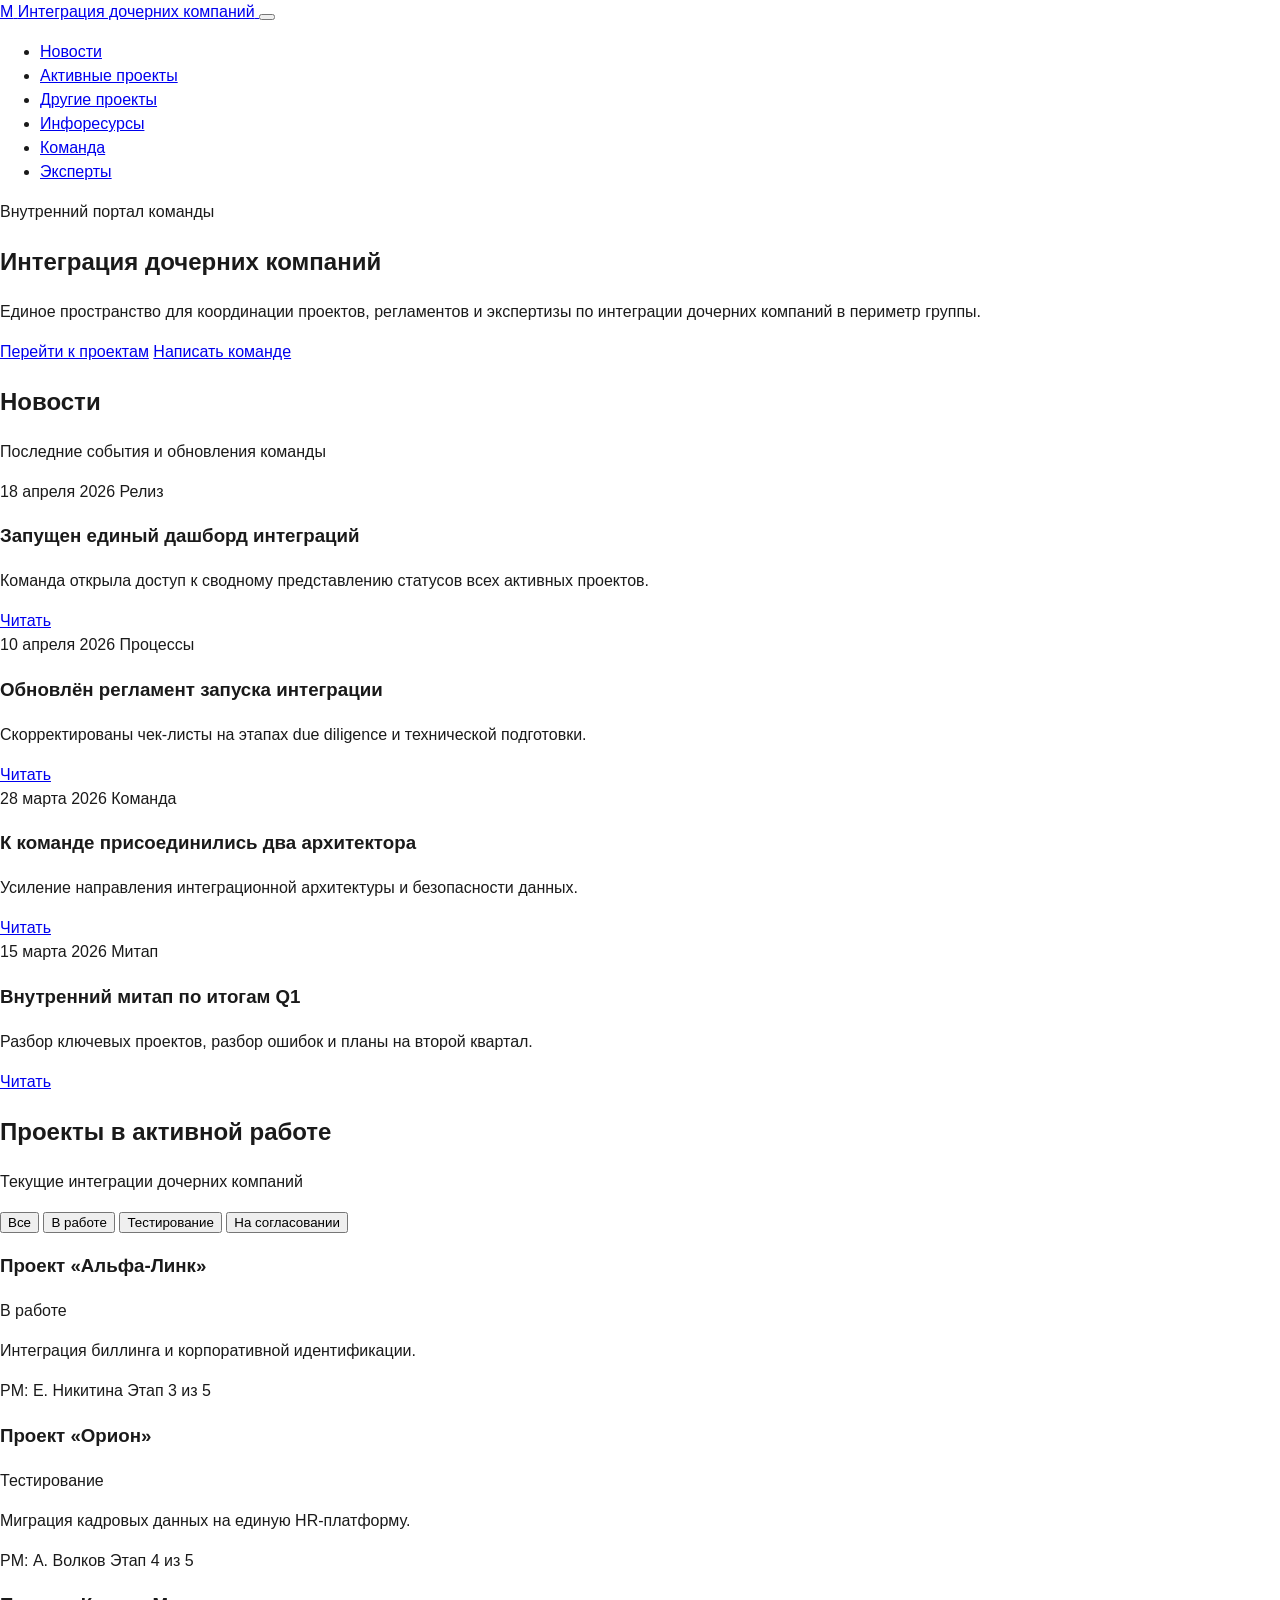
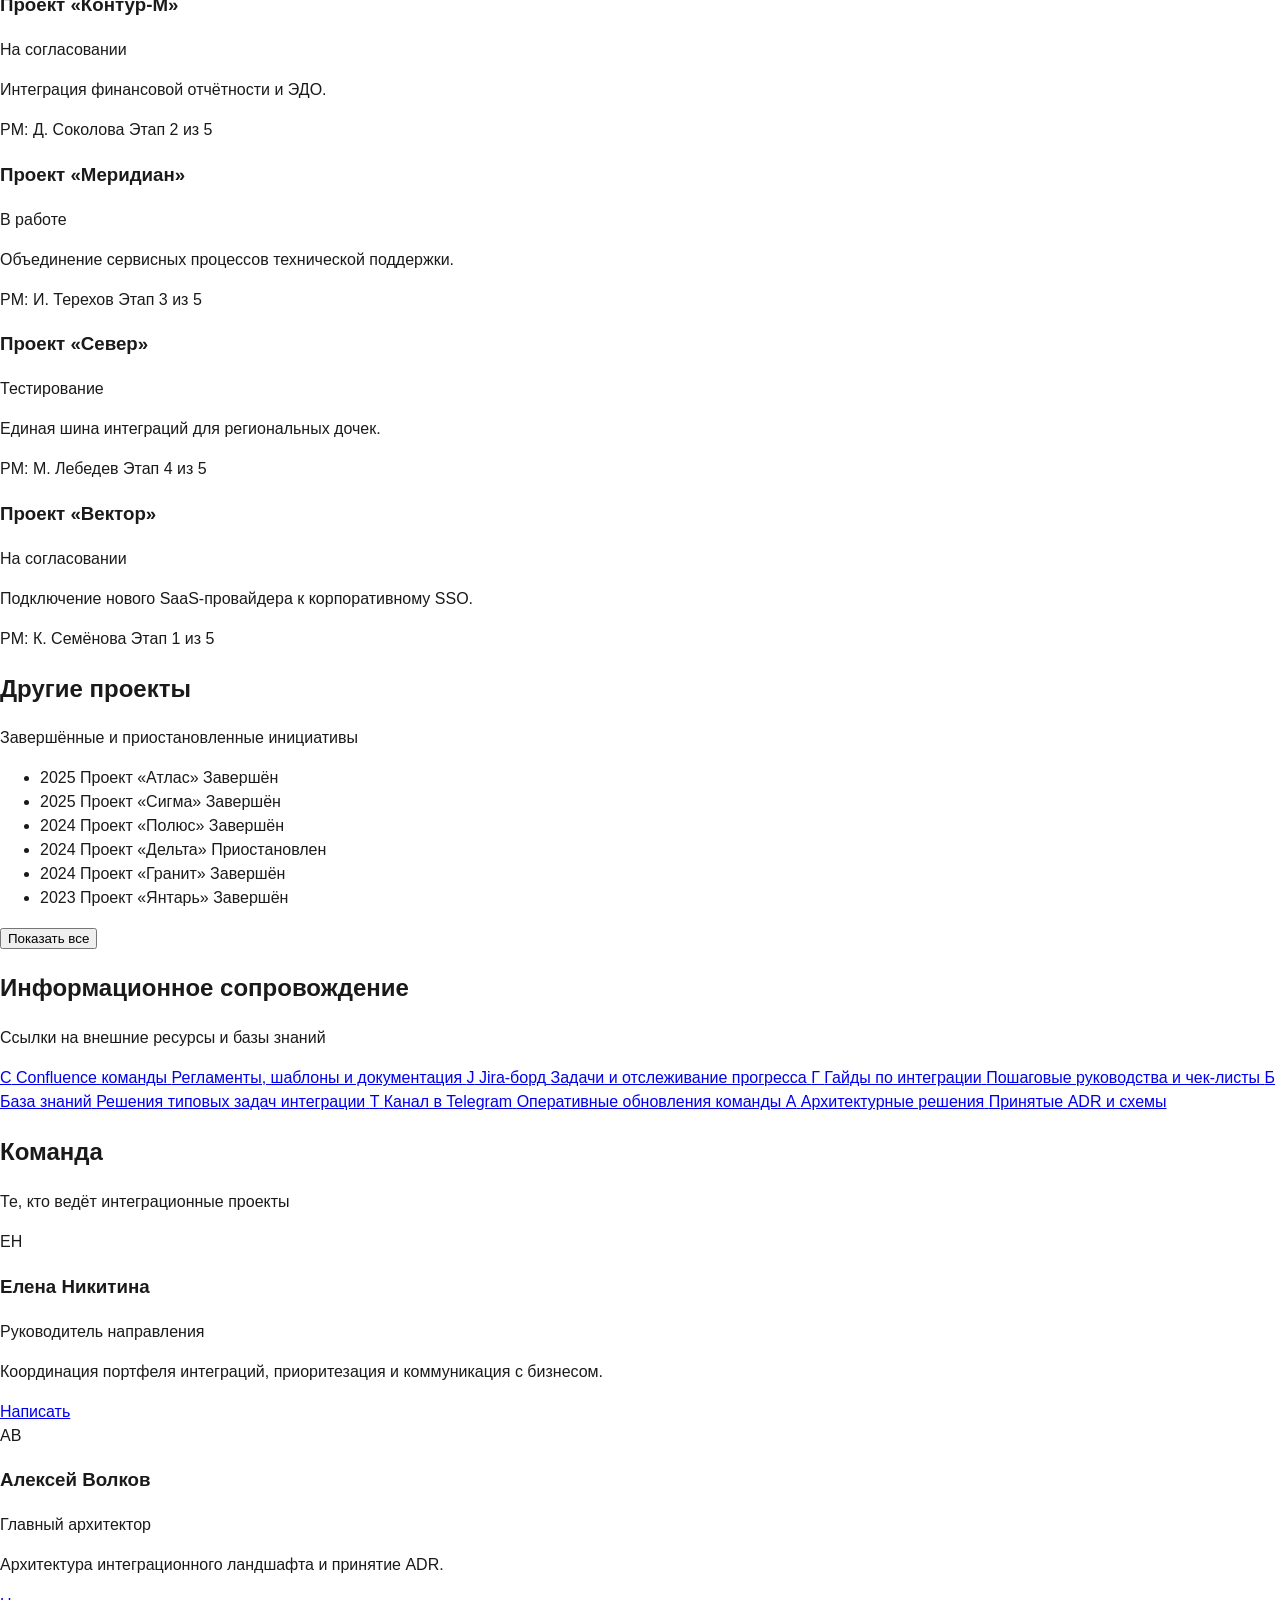
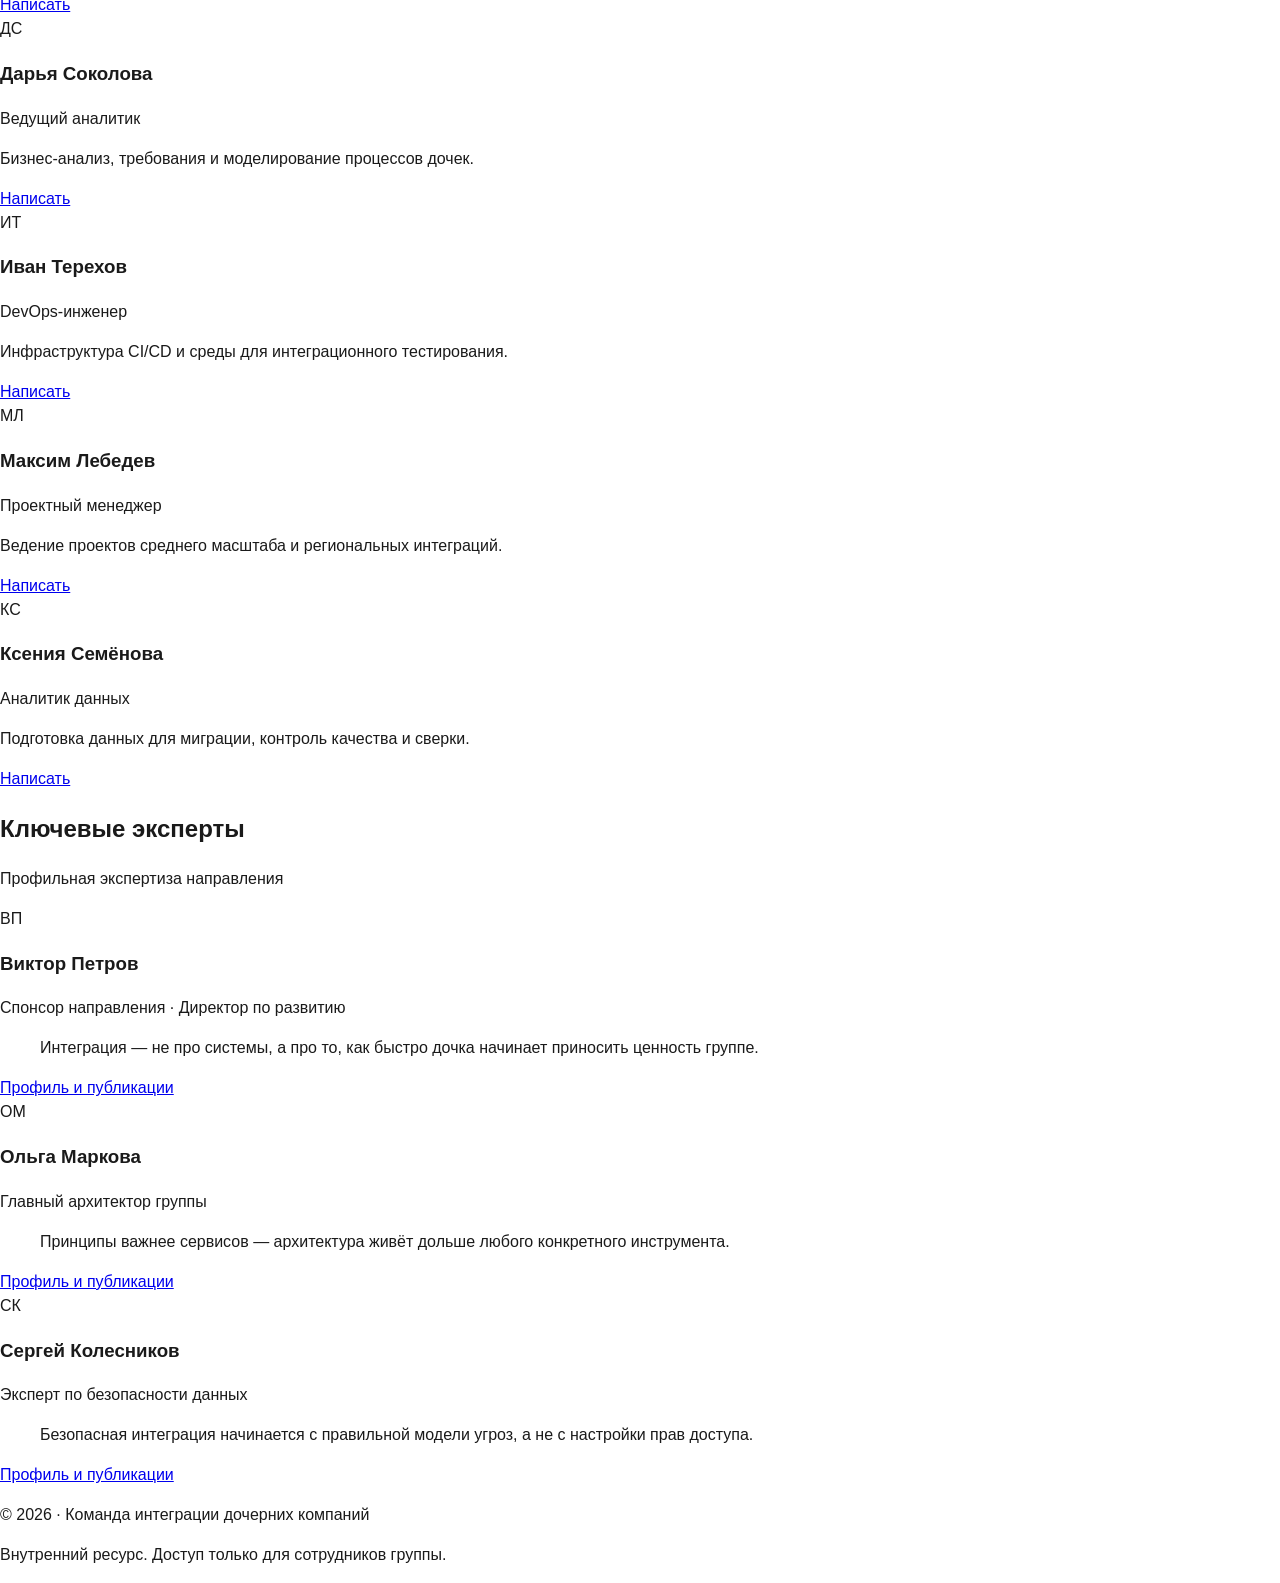
==== index.html @ 5cd23b1f "Step 2: build semantic HTML for all 7 sections Add header with nav and burger, hero with CTA, news g" ====
<!DOCTYPE html>
<html lang="ru">
<head>
    <meta charset="UTF-8">
    <meta name="viewport" content="width=device-width, initial-scale=1.0">
    <title>Интеграция дочерних компаний — внутренний портал</title>
    <meta name="description" content="Внутренний портал команды интеграции дочерних компаний">
    <link rel="stylesheet" href="style.css">
</head>
<body>

    <!-- ==========  HEADER  ========== -->
    <header class="site-header">
        <div class="container site-header__inner">
            <a href="#hero" class="site-header__logo">
                <span class="site-header__logo-mark">M</span>
                <span class="site-header__logo-text">Интеграция&nbsp;дочерних&nbsp;компаний</span>
            </a>

            <button class="site-header__burger" type="button" aria-label="Открыть меню" aria-expanded="false">
                <span></span>
                <span></span>
                <span></span>
            </button>

            <nav class="site-nav" aria-label="Основная навигация">
                <ul class="site-nav__list">
                    <li><a href="#news">Новости</a></li>
                    <li><a href="#active-projects">Активные проекты</a></li>
                    <li><a href="#other-projects">Другие проекты</a></li>
                    <li><a href="#info">Инфоресурсы</a></li>
                    <li><a href="#team">Команда</a></li>
                    <li><a href="#experts">Эксперты</a></li>
                </ul>
            </nav>
        </div>
    </header>

    <main>

        <!-- ==========  1. HERO  ========== -->
        <section id="hero" class="section hero">
            <div class="container hero__inner">
                <p class="hero__eyebrow">Внутренний портал команды</p>
                <h1 class="hero__title">Интеграция дочерних компаний</h1>
                <p class="hero__subtitle">
                    Единое пространство для координации проектов, регламентов и экспертизы
                    по интеграции дочерних компаний в периметр группы.
                </p>
                <div class="hero__actions">
                    <a href="#active-projects" class="btn btn--primary">Перейти к проектам</a>
                    <a href="#team" class="btn btn--ghost">Написать команде</a>
                </div>
            </div>
        </section>

        <!-- ==========  2. НОВОСТИ  ========== -->
        <section id="news" class="section news">
            <div class="container">
                <header class="section__header">
                    <h2 class="section__title">Новости</h2>
                    <p class="section__subtitle">Последние события и обновления команды</p>
                </header>

                <div class="news__grid">
                    <article class="news-card">
                        <div class="news-card__meta">
                            <time class="news-card__date" datetime="2026-04-18">18 апреля 2026</time>
                            <span class="news-card__tag">Релиз</span>
                        </div>
                        <h3 class="news-card__title">Запущен единый дашборд интеграций</h3>
                        <p class="news-card__text">Команда открыла доступ к сводному представлению статусов всех активных проектов.</p>
                        <a href="#" class="news-card__link">Читать</a>
                    </article>

                    <article class="news-card">
                        <div class="news-card__meta">
                            <time class="news-card__date" datetime="2026-04-10">10 апреля 2026</time>
                            <span class="news-card__tag">Процессы</span>
                        </div>
                        <h3 class="news-card__title">Обновлён регламент запуска интеграции</h3>
                        <p class="news-card__text">Скорректированы чек-листы на этапах due diligence и технической подготовки.</p>
                        <a href="#" class="news-card__link">Читать</a>
                    </article>

                    <article class="news-card">
                        <div class="news-card__meta">
                            <time class="news-card__date" datetime="2026-03-28">28 марта 2026</time>
                            <span class="news-card__tag">Команда</span>
                        </div>
                        <h3 class="news-card__title">К команде присоединились два архитектора</h3>
                        <p class="news-card__text">Усиление направления интеграционной архитектуры и безопасности данных.</p>
                        <a href="#" class="news-card__link">Читать</a>
                    </article>

                    <article class="news-card">
                        <div class="news-card__meta">
                            <time class="news-card__date" datetime="2026-03-15">15 марта 2026</time>
                            <span class="news-card__tag">Митап</span>
                        </div>
                        <h3 class="news-card__title">Внутренний митап по итогам Q1</h3>
                        <p class="news-card__text">Разбор ключевых проектов, разбор ошибок и планы на второй квартал.</p>
                        <a href="#" class="news-card__link">Читать</a>
                    </article>
                </div>
            </div>
        </section>

        <!-- ==========  3. АКТИВНЫЕ ПРОЕКТЫ  ========== -->
        <section id="active-projects" class="section active-projects">
            <div class="container">
                <header class="section__header">
                    <h2 class="section__title">Проекты в активной работе</h2>
                    <p class="section__subtitle">Текущие интеграции дочерних компаний</p>
                </header>

                <div class="filters" role="tablist" aria-label="Фильтр по статусу">
                    <button class="filters__btn is-active" data-filter="all" role="tab" aria-selected="true">Все</button>
                    <button class="filters__btn" data-filter="in-progress" role="tab" aria-selected="false">В работе</button>
                    <button class="filters__btn" data-filter="testing" role="tab" aria-selected="false">Тестирование</button>
                    <button class="filters__btn" data-filter="review" role="tab" aria-selected="false">На согласовании</button>
                </div>

                <div class="projects-grid">
                    <article class="project-card" data-status="in-progress">
                        <div class="project-card__header">
                            <h3 class="project-card__title">Проект «Альфа-Линк»</h3>
                            <span class="status-badge status-badge--in-progress">В работе</span>
                        </div>
                        <p class="project-card__text">Интеграция биллинга и корпоративной идентификации.</p>
                        <div class="project-card__progress">
                            <div class="project-card__progress-bar" style="--progress: 65%;"></div>
                        </div>
                        <div class="project-card__footer">
                            <span class="project-card__owner">PM: Е. Никитина</span>
                            <span class="project-card__phase">Этап 3 из 5</span>
                        </div>
                    </article>

                    <article class="project-card" data-status="testing">
                        <div class="project-card__header">
                            <h3 class="project-card__title">Проект «Орион»</h3>
                            <span class="status-badge status-badge--testing">Тестирование</span>
                        </div>
                        <p class="project-card__text">Миграция кадровых данных на единую HR-платформу.</p>
                        <div class="project-card__progress">
                            <div class="project-card__progress-bar" style="--progress: 85%;"></div>
                        </div>
                        <div class="project-card__footer">
                            <span class="project-card__owner">PM: А. Волков</span>
                            <span class="project-card__phase">Этап 4 из 5</span>
                        </div>
                    </article>

                    <article class="project-card" data-status="review">
                        <div class="project-card__header">
                            <h3 class="project-card__title">Проект «Контур-М»</h3>
                            <span class="status-badge status-badge--review">На согласовании</span>
                        </div>
                        <p class="project-card__text">Интеграция финансовой отчётности и ЭДО.</p>
                        <div class="project-card__progress">
                            <div class="project-card__progress-bar" style="--progress: 30%;"></div>
                        </div>
                        <div class="project-card__footer">
                            <span class="project-card__owner">PM: Д. Соколова</span>
                            <span class="project-card__phase">Этап 2 из 5</span>
                        </div>
                    </article>

                    <article class="project-card" data-status="in-progress">
                        <div class="project-card__header">
                            <h3 class="project-card__title">Проект «Меридиан»</h3>
                            <span class="status-badge status-badge--in-progress">В работе</span>
                        </div>
                        <p class="project-card__text">Объединение сервисных процессов технической поддержки.</p>
                        <div class="project-card__progress">
                            <div class="project-card__progress-bar" style="--progress: 50%;"></div>
                        </div>
                        <div class="project-card__footer">
                            <span class="project-card__owner">PM: И. Терехов</span>
                            <span class="project-card__phase">Этап 3 из 5</span>
                        </div>
                    </article>

                    <article class="project-card" data-status="testing">
                        <div class="project-card__header">
                            <h3 class="project-card__title">Проект «Север»</h3>
                            <span class="status-badge status-badge--testing">Тестирование</span>
                        </div>
                        <p class="project-card__text">Единая шина интеграций для региональных дочек.</p>
                        <div class="project-card__progress">
                            <div class="project-card__progress-bar" style="--progress: 78%;"></div>
                        </div>
                        <div class="project-card__footer">
                            <span class="project-card__owner">PM: М. Лебедев</span>
                            <span class="project-card__phase">Этап 4 из 5</span>
                        </div>
                    </article>

                    <article class="project-card" data-status="review">
                        <div class="project-card__header">
                            <h3 class="project-card__title">Проект «Вектор»</h3>
                            <span class="status-badge status-badge--review">На согласовании</span>
                        </div>
                        <p class="project-card__text">Подключение нового SaaS-провайдера к корпоративному SSO.</p>
                        <div class="project-card__progress">
                            <div class="project-card__progress-bar" style="--progress: 20%;"></div>
                        </div>
                        <div class="project-card__footer">
                            <span class="project-card__owner">PM: К. Семёнова</span>
                            <span class="project-card__phase">Этап 1 из 5</span>
                        </div>
                    </article>
                </div>
            </div>
        </section>

        <!-- ==========  4. ДРУГИЕ ПРОЕКТЫ  ========== -->
        <section id="other-projects" class="section other-projects">
            <div class="container">
                <header class="section__header">
                    <h2 class="section__title">Другие проекты</h2>
                    <p class="section__subtitle">Завершённые и приостановленные инициативы</p>
                </header>

                <ul class="other-grid">
                    <li class="other-card">
                        <span class="other-card__year">2025</span>
                        <span class="other-card__name">Проект «Атлас»</span>
                        <span class="other-card__tag">Завершён</span>
                    </li>
                    <li class="other-card">
                        <span class="other-card__year">2025</span>
                        <span class="other-card__name">Проект «Сигма»</span>
                        <span class="other-card__tag">Завершён</span>
                    </li>
                    <li class="other-card">
                        <span class="other-card__year">2024</span>
                        <span class="other-card__name">Проект «Полюс»</span>
                        <span class="other-card__tag">Завершён</span>
                    </li>
                    <li class="other-card">
                        <span class="other-card__year">2024</span>
                        <span class="other-card__name">Проект «Дельта»</span>
                        <span class="other-card__tag">Приостановлен</span>
                    </li>
                    <li class="other-card">
                        <span class="other-card__year">2024</span>
                        <span class="other-card__name">Проект «Гранит»</span>
                        <span class="other-card__tag">Завершён</span>
                    </li>
                    <li class="other-card">
                        <span class="other-card__year">2023</span>
                        <span class="other-card__name">Проект «Янтарь»</span>
                        <span class="other-card__tag">Завершён</span>
                    </li>
                </ul>

                <div class="other-projects__more">
                    <button class="btn btn--ghost" type="button">Показать все</button>
                </div>
            </div>
        </section>

        <!-- ==========  5. ИНФОРМАЦИОННОЕ СОПРОВОЖДЕНИЕ  ========== -->
        <section id="info" class="section info">
            <div class="container">
                <header class="section__header">
                    <h2 class="section__title">Информационное сопровождение</h2>
                    <p class="section__subtitle">Ссылки на внешние ресурсы и базы знаний</p>
                </header>

                <div class="info-grid">
                    <a href="#" class="info-card" target="_blank" rel="noopener">
                        <span class="info-card__icon" aria-hidden="true">C</span>
                        <span class="info-card__title">Confluence команды</span>
                        <span class="info-card__text">Регламенты, шаблоны и документация</span>
                    </a>

                    <a href="#" class="info-card" target="_blank" rel="noopener">
                        <span class="info-card__icon" aria-hidden="true">J</span>
                        <span class="info-card__title">Jira-борд</span>
                        <span class="info-card__text">Задачи и отслеживание прогресса</span>
                    </a>

                    <a href="#" class="info-card" target="_blank" rel="noopener">
                        <span class="info-card__icon" aria-hidden="true">Г</span>
                        <span class="info-card__title">Гайды по интеграции</span>
                        <span class="info-card__text">Пошаговые руководства и чек-листы</span>
                    </a>

                    <a href="#" class="info-card" target="_blank" rel="noopener">
                        <span class="info-card__icon" aria-hidden="true">Б</span>
                        <span class="info-card__title">База знаний</span>
                        <span class="info-card__text">Решения типовых задач интеграции</span>
                    </a>

                    <a href="#" class="info-card" target="_blank" rel="noopener">
                        <span class="info-card__icon" aria-hidden="true">T</span>
                        <span class="info-card__title">Канал в Telegram</span>
                        <span class="info-card__text">Оперативные обновления команды</span>
                    </a>

                    <a href="#" class="info-card" target="_blank" rel="noopener">
                        <span class="info-card__icon" aria-hidden="true">А</span>
                        <span class="info-card__title">Архитектурные решения</span>
                        <span class="info-card__text">Принятые ADR и схемы</span>
                    </a>
                </div>
            </div>
        </section>

        <!-- ==========  6. КОМАНДА  ========== -->
        <section id="team" class="section team">
            <div class="container">
                <header class="section__header">
                    <h2 class="section__title">Команда</h2>
                    <p class="section__subtitle">Те, кто ведёт интеграционные проекты</p>
                </header>

                <div class="team-grid">
                    <article class="member-card">
                        <div class="member-card__avatar" aria-hidden="true">ЕН</div>
                        <h3 class="member-card__name">Елена Никитина</h3>
                        <p class="member-card__role">Руководитель направления</p>
                        <p class="member-card__bio">Координация портфеля интеграций, приоритезация и коммуникация с бизнесом.</p>
                        <a href="mailto:#" class="member-card__contact">Написать</a>
                    </article>

                    <article class="member-card">
                        <div class="member-card__avatar" aria-hidden="true">АВ</div>
                        <h3 class="member-card__name">Алексей Волков</h3>
                        <p class="member-card__role">Главный архитектор</p>
                        <p class="member-card__bio">Архитектура интеграционного ландшафта и принятие ADR.</p>
                        <a href="mailto:#" class="member-card__contact">Написать</a>
                    </article>

                    <article class="member-card">
                        <div class="member-card__avatar" aria-hidden="true">ДС</div>
                        <h3 class="member-card__name">Дарья Соколова</h3>
                        <p class="member-card__role">Ведущий аналитик</p>
                        <p class="member-card__bio">Бизнес-анализ, требования и моделирование процессов дочек.</p>
                        <a href="mailto:#" class="member-card__contact">Написать</a>
                    </article>

                    <article class="member-card">
                        <div class="member-card__avatar" aria-hidden="true">ИТ</div>
                        <h3 class="member-card__name">Иван Терехов</h3>
                        <p class="member-card__role">DevOps-инженер</p>
                        <p class="member-card__bio">Инфраструктура CI/CD и среды для интеграционного тестирования.</p>
                        <a href="mailto:#" class="member-card__contact">Написать</a>
                    </article>

                    <article class="member-card">
                        <div class="member-card__avatar" aria-hidden="true">МЛ</div>
                        <h3 class="member-card__name">Максим Лебедев</h3>
                        <p class="member-card__role">Проектный менеджер</p>
                        <p class="member-card__bio">Ведение проектов среднего масштаба и региональных интеграций.</p>
                        <a href="mailto:#" class="member-card__contact">Написать</a>
                    </article>

                    <article class="member-card">
                        <div class="member-card__avatar" aria-hidden="true">КС</div>
                        <h3 class="member-card__name">Ксения Семёнова</h3>
                        <p class="member-card__role">Аналитик данных</p>
                        <p class="member-card__bio">Подготовка данных для миграции, контроль качества и сверки.</p>
                        <a href="mailto:#" class="member-card__contact">Написать</a>
                    </article>
                </div>
            </div>
        </section>

        <!-- ==========  7. КЛЮЧЕВЫЕ ЭКСПЕРТЫ  ========== -->
        <section id="experts" class="section experts">
            <div class="container">
                <header class="section__header">
                    <h2 class="section__title">Ключевые эксперты</h2>
                    <p class="section__subtitle">Профильная экспертиза направления</p>
                </header>

                <div class="experts-grid">
                    <article class="expert-card">
                        <div class="expert-card__avatar" aria-hidden="true">ВП</div>
                        <div class="expert-card__body">
                            <h3 class="expert-card__name">Виктор Петров</h3>
                            <p class="expert-card__role">Спонсор направления · Директор по развитию</p>
                            <blockquote class="expert-card__quote">
                                Интеграция — не про системы, а про то, как быстро дочка начинает приносить ценность группе.
                            </blockquote>
                            <a href="#" class="expert-card__link" target="_blank" rel="noopener">Профиль и публикации</a>
                        </div>
                    </article>

                    <article class="expert-card">
                        <div class="expert-card__avatar" aria-hidden="true">ОМ</div>
                        <div class="expert-card__body">
                            <h3 class="expert-card__name">Ольга Маркова</h3>
                            <p class="expert-card__role">Главный архитектор группы</p>
                            <blockquote class="expert-card__quote">
                                Принципы важнее сервисов — архитектура живёт дольше любого конкретного инструмента.
                            </blockquote>
                            <a href="#" class="expert-card__link" target="_blank" rel="noopener">Профиль и публикации</a>
                        </div>
                    </article>

                    <article class="expert-card">
                        <div class="expert-card__avatar" aria-hidden="true">СК</div>
                        <div class="expert-card__body">
                            <h3 class="expert-card__name">Сергей Колесников</h3>
                            <p class="expert-card__role">Эксперт по безопасности данных</p>
                            <blockquote class="expert-card__quote">
                                Безопасная интеграция начинается с правильной модели угроз, а не с настройки прав доступа.
                            </blockquote>
                            <a href="#" class="expert-card__link" target="_blank" rel="noopener">Профиль и публикации</a>
                        </div>
                    </article>
                </div>
            </div>
        </section>

    </main>

    <!-- ==========  FOOTER  ========== -->
    <footer class="site-footer">
        <div class="container site-footer__inner">
            <p class="site-footer__text">© 2026 · Команда интеграции дочерних компаний</p>
            <p class="site-footer__text site-footer__text--muted">Внутренний ресурс. Доступ только для сотрудников группы.</p>
        </div>
    </footer>

    <script src="script.js"></script>
</body>
</html>
---- style.css ----
/* ==========================================================================
   Интеграция дочерних компаний — корпоративный портал
   style.css — базовый каркас
   ========================================================================== */

/* Reset / base */
*,
*::before,
*::after {
    box-sizing: border-box;
}

html {
    scroll-behavior: smooth;
}

body {
    margin: 0;
    font-family: -apple-system, BlinkMacSystemFont, "Segoe UI", Roboto,
                 "Helvetica Neue", Arial, sans-serif;
    color: #1a1a1a;
    background-color: #ffffff;
    line-height: 1.5;
}

/* Секции и общий контейнер появятся на следующих шагах */
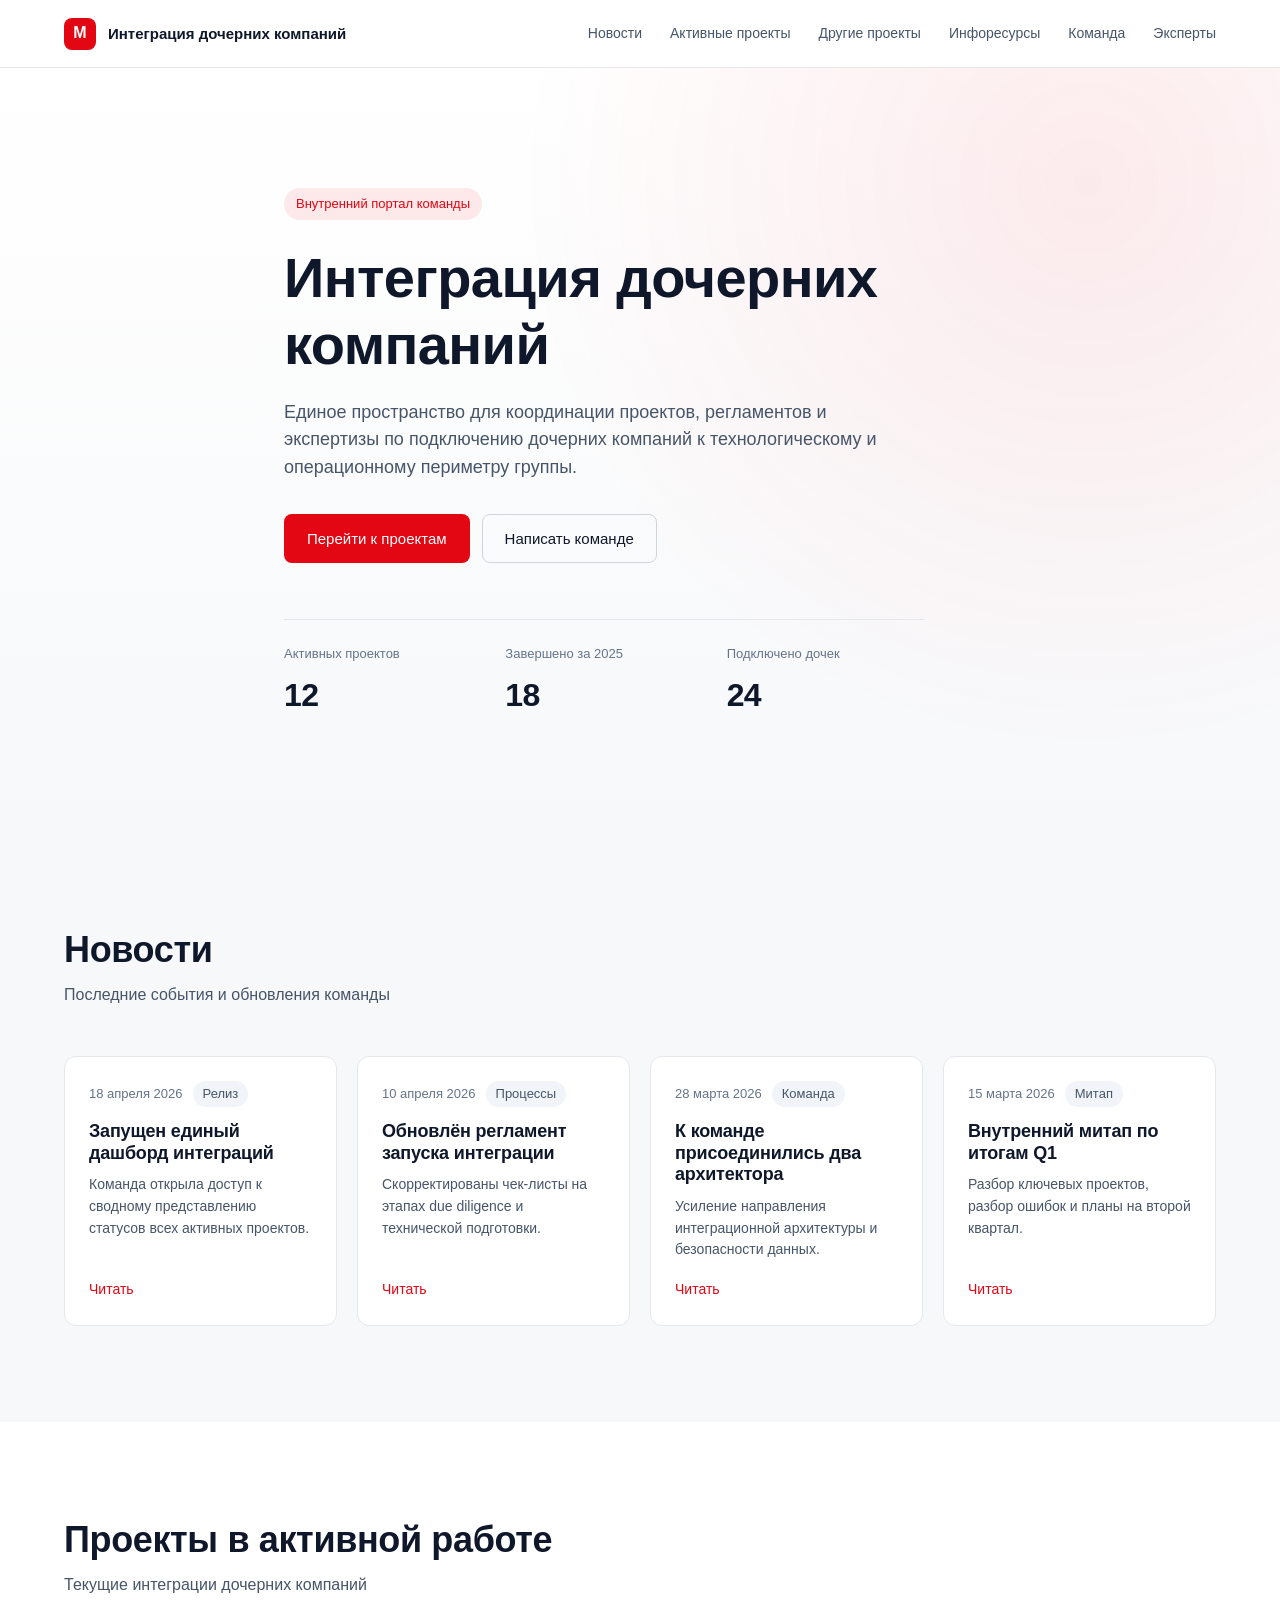
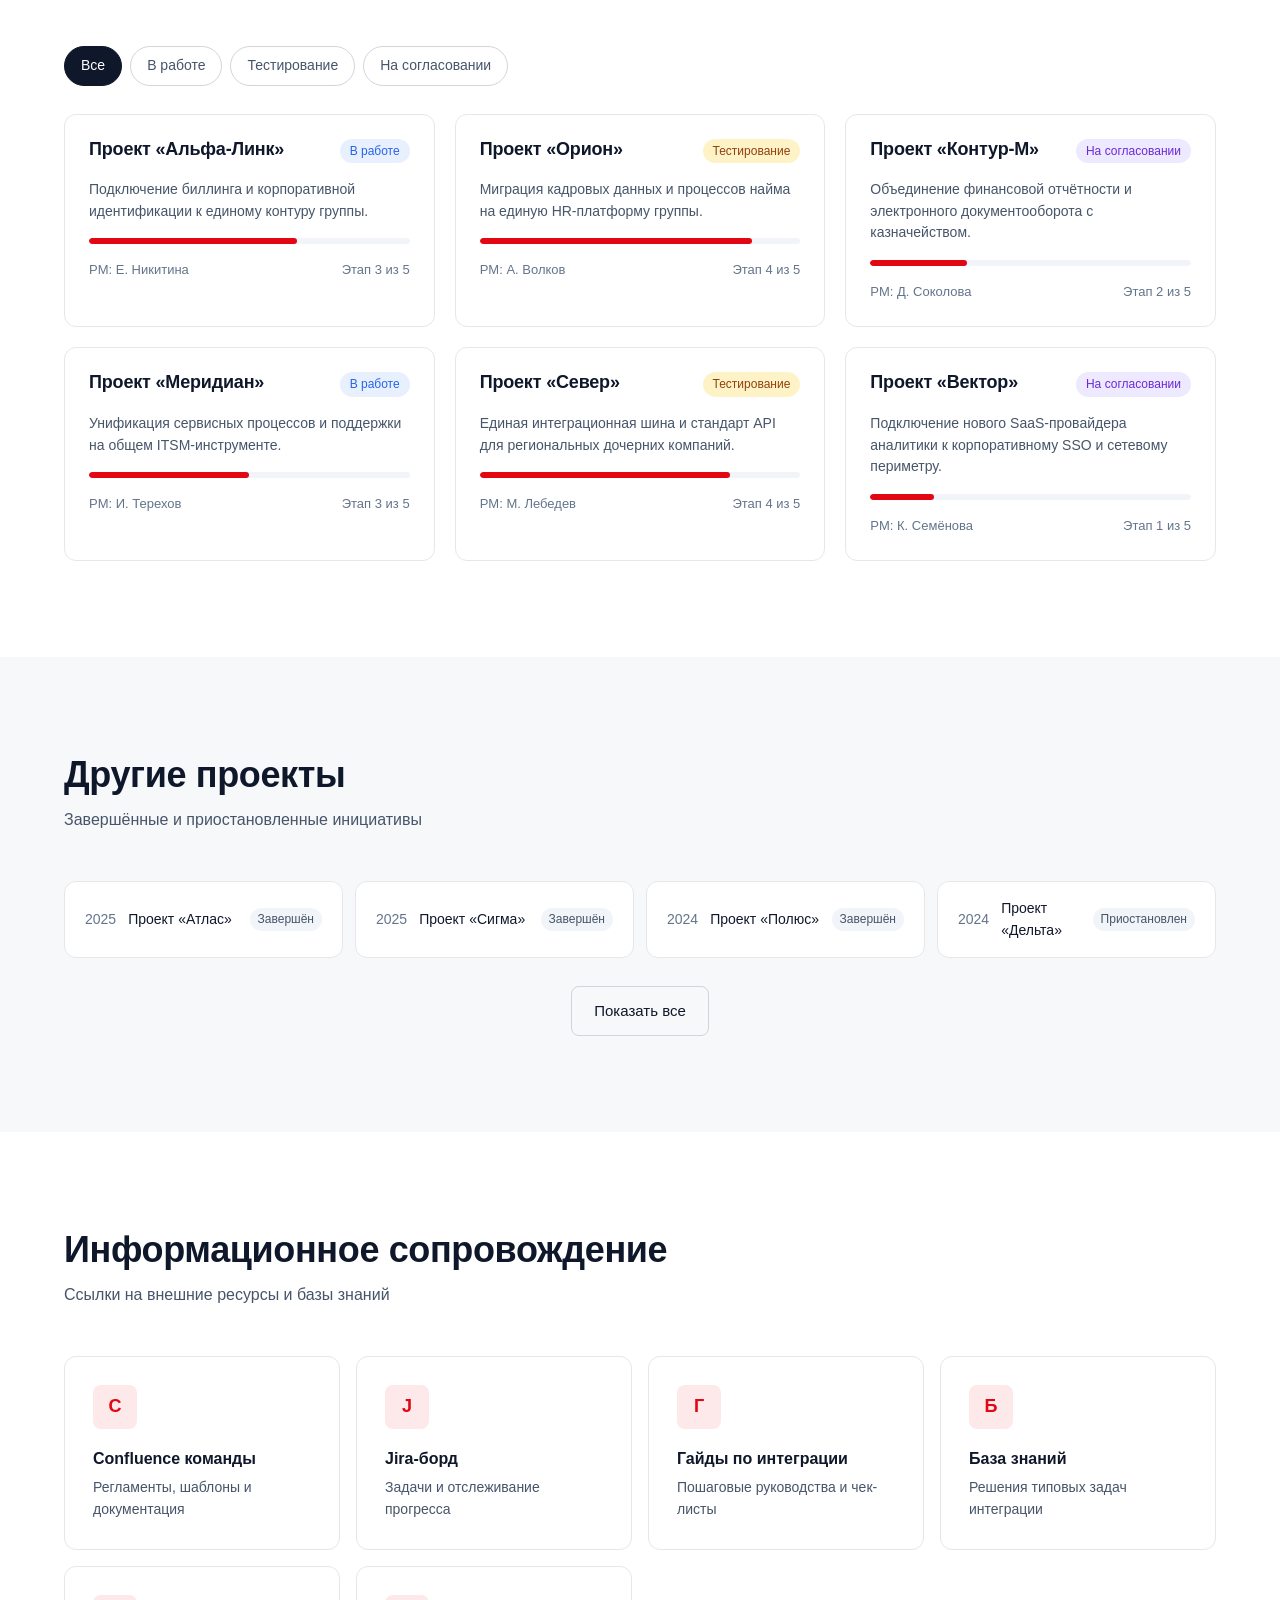
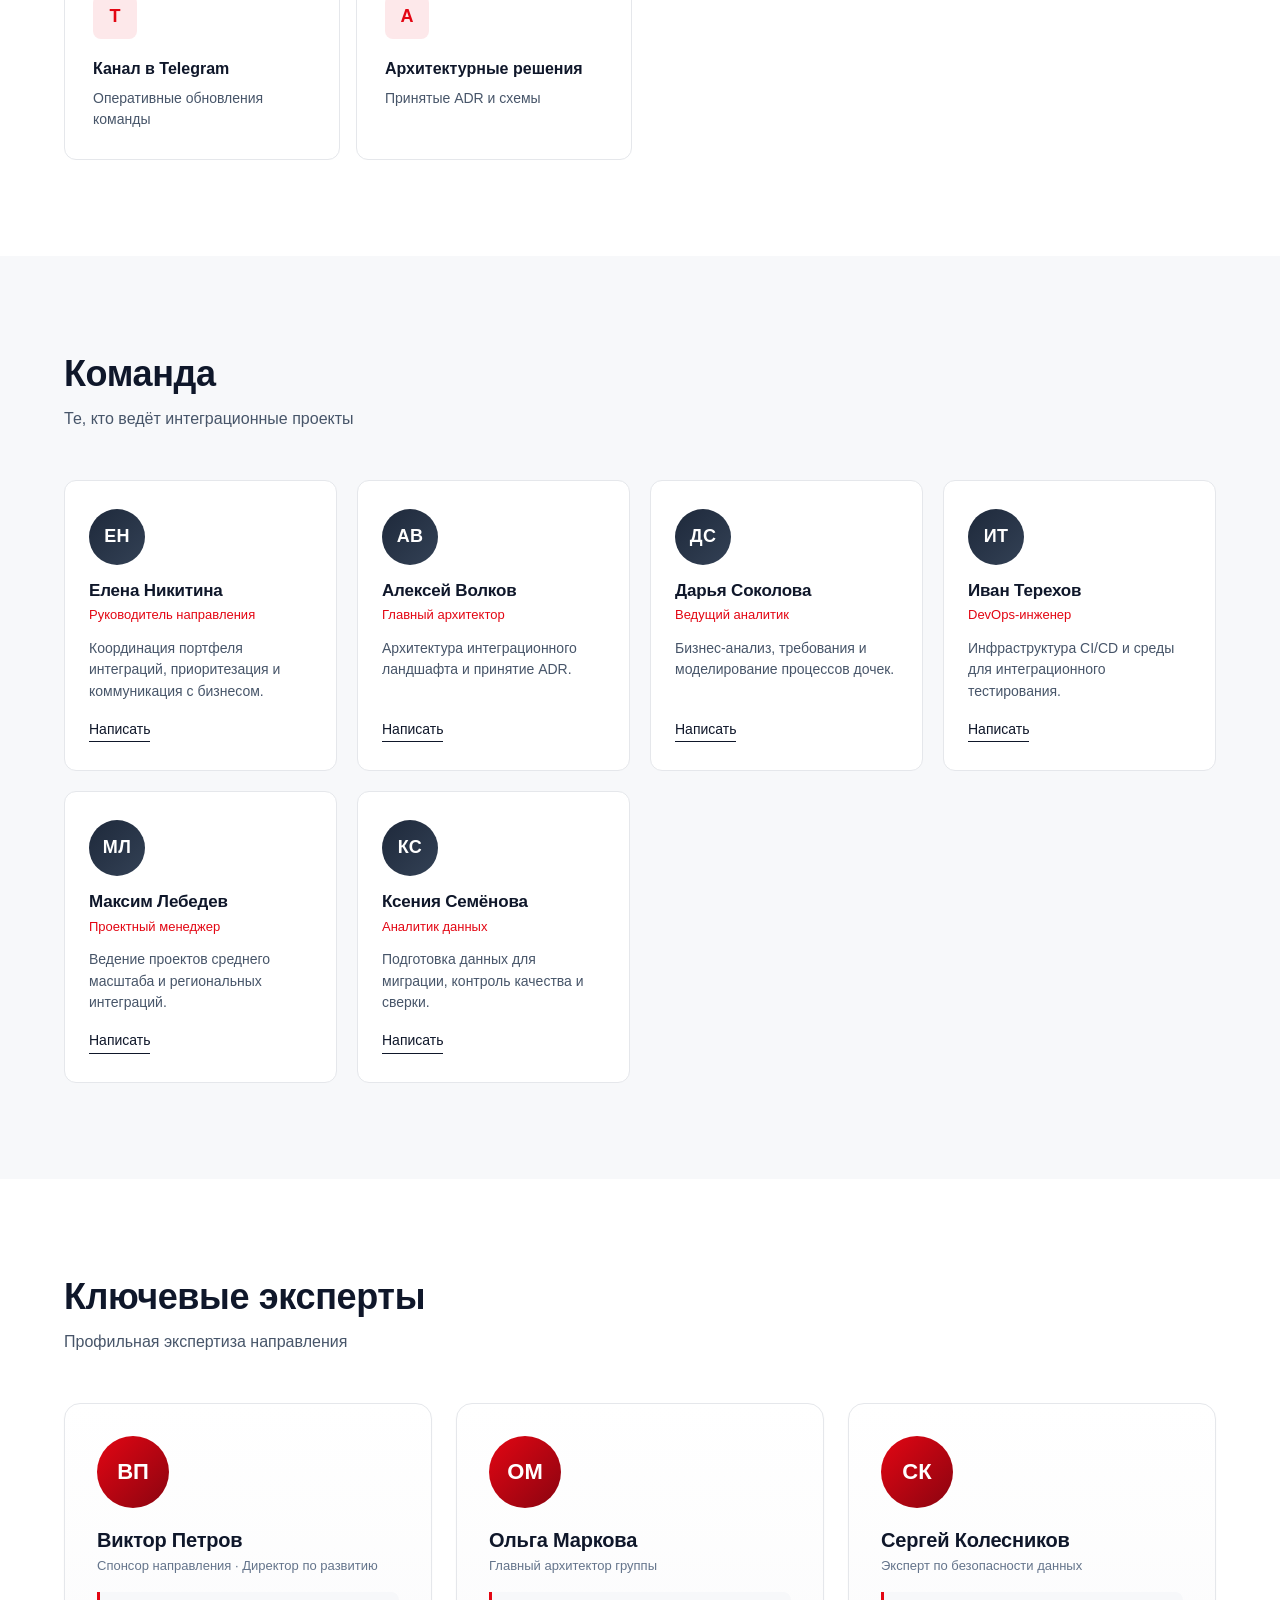
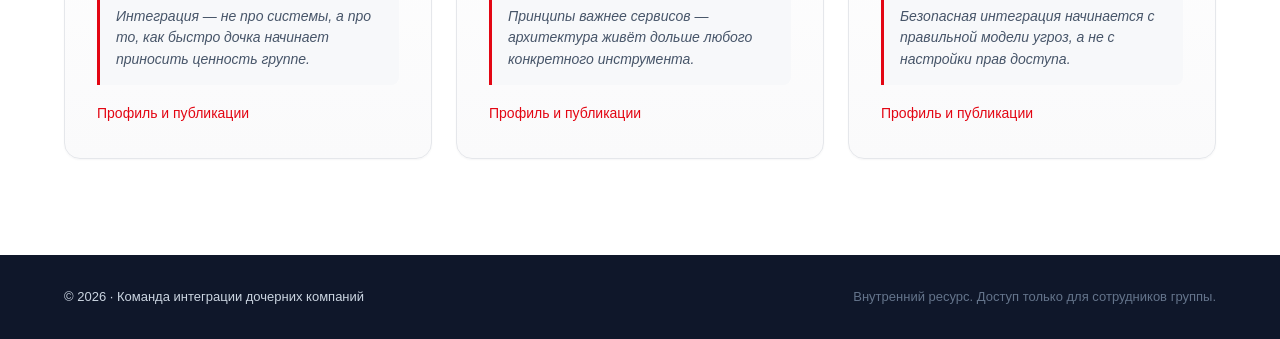
==== commit b7556a35: "Step 5: refine content with concrete corporate copy Extend hero subtitle, add hero stats row (3 metr" ====
--- a/index.html
+++ b/index.html
@@ -45,12 +45,28 @@
                 <h1 class="hero__title">Интеграция дочерних компаний</h1>
                 <p class="hero__subtitle">
                     Единое пространство для координации проектов, регламентов и экспертизы
-                    по интеграции дочерних компаний в периметр группы.
+                    по подключению дочерних компаний к технологическому и операционному
+                    периметру группы.
                 </p>
                 <div class="hero__actions">
                     <a href="#active-projects" class="btn btn--primary">Перейти к проектам</a>
                     <a href="#team" class="btn btn--ghost">Написать команде</a>
                 </div>
+
+                <dl class="hero__stats">
+                    <div class="hero__stat">
+                        <dt class="hero__stat-label">Активных проектов</dt>
+                        <dd class="hero__stat-value">12</dd>
+                    </div>
+                    <div class="hero__stat">
+                        <dt class="hero__stat-label">Завершено за 2025</dt>
+                        <dd class="hero__stat-value">18</dd>
+                    </div>
+                    <div class="hero__stat">
+                        <dt class="hero__stat-label">Подключено дочек</dt>
+                        <dd class="hero__stat-value">24</dd>
+                    </div>
+                </dl>
             </div>
         </section>
 
@@ -127,7 +143,7 @@
                             <h3 class="project-card__title">Проект «Альфа-Линк»</h3>
                             <span class="status-badge status-badge--in-progress">В работе</span>
                         </div>
-                        <p class="project-card__text">Интеграция биллинга и корпоративной идентификации.</p>
+                        <p class="project-card__text">Подключение биллинга и корпоративной идентификации к единому контуру группы.</p>
                         <div class="project-card__progress">
                             <div class="project-card__progress-bar" style="--progress: 65%;"></div>
                         </div>
@@ -142,7 +158,7 @@
                             <h3 class="project-card__title">Проект «Орион»</h3>
                             <span class="status-badge status-badge--testing">Тестирование</span>
                         </div>
-                        <p class="project-card__text">Миграция кадровых данных на единую HR-платформу.</p>
+                        <p class="project-card__text">Миграция кадровых данных и процессов найма на единую HR-платформу группы.</p>
                         <div class="project-card__progress">
                             <div class="project-card__progress-bar" style="--progress: 85%;"></div>
                         </div>
@@ -157,7 +173,7 @@
                             <h3 class="project-card__title">Проект «Контур-М»</h3>
                             <span class="status-badge status-badge--review">На согласовании</span>
                         </div>
-                        <p class="project-card__text">Интеграция финансовой отчётности и ЭДО.</p>
+                        <p class="project-card__text">Объединение финансовой отчётности и электронного документооборота с казначейством.</p>
                         <div class="project-card__progress">
                             <div class="project-card__progress-bar" style="--progress: 30%;"></div>
                         </div>
@@ -172,7 +188,7 @@
                             <h3 class="project-card__title">Проект «Меридиан»</h3>
                             <span class="status-badge status-badge--in-progress">В работе</span>
                         </div>
-                        <p class="project-card__text">Объединение сервисных процессов технической поддержки.</p>
+                        <p class="project-card__text">Унификация сервисных процессов и поддержки на общем ITSM-инструменте.</p>
                         <div class="project-card__progress">
                             <div class="project-card__progress-bar" style="--progress: 50%;"></div>
                         </div>
@@ -187,7 +203,7 @@
                             <h3 class="project-card__title">Проект «Север»</h3>
                             <span class="status-badge status-badge--testing">Тестирование</span>
                         </div>
-                        <p class="project-card__text">Единая шина интеграций для региональных дочек.</p>
+                        <p class="project-card__text">Единая интеграционная шина и стандарт API для региональных дочерних компаний.</p>
                         <div class="project-card__progress">
                             <div class="project-card__progress-bar" style="--progress: 78%;"></div>
                         </div>
@@ -202,7 +218,7 @@
                             <h3 class="project-card__title">Проект «Вектор»</h3>
                             <span class="status-badge status-badge--review">На согласовании</span>
                         </div>
-                        <p class="project-card__text">Подключение нового SaaS-провайдера к корпоративному SSO.</p>
+                        <p class="project-card__text">Подключение нового SaaS-провайдера аналитики к корпоративному SSO и сетевому периметру.</p>
                         <div class="project-card__progress">
                             <div class="project-card__progress-bar" style="--progress: 20%;"></div>
                         </div>
--- a/style.css
+++ b/style.css
@@ -1,26 +1,759 @@
 /* ==========================================================================
    Интеграция дочерних компаний — корпоративный портал
-   style.css — базовый каркас
+   style.css
    ========================================================================== */
 
-/* Reset / base */
+/* --------------------------------------------------------------------------
+   1. Tokens
+   -------------------------------------------------------------------------- */
+:root {
+    --color-bg: #ffffff;
+    --color-bg-soft: #f7f8fa;
+    --color-bg-muted: #f1f4f8;
+
+    --color-text: #0f172a;
+    --color-text-secondary: #475569;
+    --color-text-muted: #64748b;
+
+    --color-border: #e5e7eb;
+    --color-border-strong: #d1d5db;
+
+    --color-accent: #e30613;
+    --color-accent-hover: #c2050f;
+    --color-accent-soft: #fde8ea;
+
+    --color-success: #0f9d58;
+    --color-warn: #f59e0b;
+    --color-info: #2563eb;
+
+    --radius-sm: 8px;
+    --radius-md: 12px;
+    --radius-lg: 16px;
+    --radius-pill: 999px;
+
+    --shadow-sm: 0 1px 2px rgba(15, 23, 42, 0.04);
+    --shadow-md: 0 4px 16px rgba(15, 23, 42, 0.06);
+    --shadow-lg: 0 12px 32px rgba(15, 23, 42, 0.10);
+
+    --container-max: 1200px;
+    --container-pad: 24px;
+
+    --header-h: 68px;
+
+    --transition: 180ms ease;
+}
+
+/* --------------------------------------------------------------------------
+   2. Reset / base
+   -------------------------------------------------------------------------- */
 *,
 *::before,
-*::after {
-    box-sizing: border-box;
-}
+*::after { box-sizing: border-box; }
 
 html {
     scroll-behavior: smooth;
+    scroll-padding-top: var(--header-h);
 }
 
 body {
     margin: 0;
     font-family: -apple-system, BlinkMacSystemFont, "Segoe UI", Roboto,
                  "Helvetica Neue", Arial, sans-serif;
-    color: #1a1a1a;
-    background-color: #ffffff;
-    line-height: 1.5;
-}
-
-/* Секции и общий контейнер появятся на следующих шагах */
+    color: var(--color-text);
+    background-color: var(--color-bg);
+    line-height: 1.55;
+    -webkit-font-smoothing: antialiased;
+    text-rendering: optimizeLegibility;
+}
+
+h1, h2, h3, h4 {
+    margin: 0;
+    font-weight: 600;
+    line-height: 1.2;
+    letter-spacing: -0.01em;
+    color: var(--color-text);
+}
+
+p { margin: 0; }
+
+a {
+    color: var(--color-text);
+    text-decoration: none;
+    transition: color var(--transition);
+}
+a:hover { color: var(--color-accent); }
+
+img, svg { display: block; max-width: 100%; }
+
+button { font: inherit; cursor: pointer; }
+
+ul { list-style: none; margin: 0; padding: 0; }
+
+/* --------------------------------------------------------------------------
+   3. Layout helpers
+   -------------------------------------------------------------------------- */
+.container {
+    width: 100%;
+    max-width: var(--container-max);
+    margin: 0 auto;
+    padding: 0 var(--container-pad);
+}
+
+.section { padding: 96px 0; }
+
+.section:nth-of-type(even) { background-color: var(--color-bg-soft); }
+
+.section__header {
+    margin-bottom: 48px;
+    max-width: 680px;
+}
+.section__title {
+    font-size: clamp(28px, 3vw, 36px);
+    margin-bottom: 12px;
+}
+.section__subtitle {
+    font-size: 16px;
+    color: var(--color-text-secondary);
+}
+
+/* --------------------------------------------------------------------------
+   4. Buttons
+   -------------------------------------------------------------------------- */
+.btn {
+    display: inline-flex;
+    align-items: center;
+    justify-content: center;
+    padding: 12px 22px;
+    border-radius: var(--radius-sm);
+    font-size: 15px;
+    font-weight: 500;
+    border: 1px solid transparent;
+    transition: background-color var(--transition),
+                color var(--transition),
+                border-color var(--transition),
+                transform var(--transition);
+}
+
+.btn--primary {
+    background-color: var(--color-accent);
+    color: #fff;
+}
+.btn--primary:hover {
+    background-color: var(--color-accent-hover);
+    color: #fff;
+}
+
+.btn--ghost {
+    background-color: transparent;
+    color: var(--color-text);
+    border-color: var(--color-border-strong);
+}
+.btn--ghost:hover {
+    background-color: var(--color-bg-muted);
+    color: var(--color-text);
+}
+
+/* --------------------------------------------------------------------------
+   5. Header
+   -------------------------------------------------------------------------- */
+.site-header {
+    position: sticky;
+    top: 0;
+    z-index: 50;
+    height: var(--header-h);
+    background-color: rgba(255, 255, 255, 0.92);
+    backdrop-filter: saturate(160%) blur(8px);
+    border-bottom: 1px solid var(--color-border);
+}
+.site-header__inner {
+    display: flex;
+    align-items: center;
+    justify-content: space-between;
+    height: 100%;
+}
+
+.site-header__logo {
+    display: flex;
+    align-items: center;
+    gap: 12px;
+    font-weight: 600;
+    color: var(--color-text);
+}
+.site-header__logo-mark {
+    display: inline-flex;
+    align-items: center;
+    justify-content: center;
+    width: 32px;
+    height: 32px;
+    border-radius: var(--radius-sm);
+    background-color: var(--color-accent);
+    color: #fff;
+    font-weight: 700;
+    font-size: 16px;
+}
+.site-header__logo-text { font-size: 15px; }
+
+.site-nav__list {
+    display: flex;
+    gap: 28px;
+}
+.site-nav__list a {
+    font-size: 14px;
+    color: var(--color-text-secondary);
+    font-weight: 500;
+}
+.site-nav__list a:hover { color: var(--color-accent); }
+
+.site-header__burger {
+    display: none;
+    width: 40px;
+    height: 40px;
+    background: transparent;
+    border: 1px solid var(--color-border-strong);
+    border-radius: var(--radius-sm);
+    padding: 0;
+    flex-direction: column;
+    gap: 4px;
+    align-items: center;
+    justify-content: center;
+}
+.site-header__burger span {
+    display: block;
+    width: 18px;
+    height: 2px;
+    background-color: var(--color-text);
+    border-radius: 2px;
+    transition: transform var(--transition), opacity var(--transition);
+}
+
+/* --------------------------------------------------------------------------
+   6. Hero
+   -------------------------------------------------------------------------- */
+.hero {
+    padding: 120px 0 112px;
+    background:
+        radial-gradient(circle at 85% 15%, rgba(227, 6, 19, 0.08), transparent 45%),
+        linear-gradient(180deg, #ffffff 0%, #f7f8fa 100%);
+}
+.hero__inner { max-width: 760px; }
+
+.hero__eyebrow {
+    display: inline-block;
+    padding: 6px 12px;
+    margin-bottom: 24px;
+    border-radius: var(--radius-pill);
+    background-color: var(--color-accent-soft);
+    color: var(--color-accent);
+    font-size: 13px;
+    font-weight: 500;
+}
+
+.hero__title {
+    font-size: clamp(36px, 5vw, 56px);
+    margin-bottom: 20px;
+}
+.hero__subtitle {
+    font-size: 18px;
+    color: var(--color-text-secondary);
+    margin-bottom: 32px;
+    max-width: 600px;
+}
+
+.hero__actions {
+    display: flex;
+    gap: 12px;
+    flex-wrap: wrap;
+}
+
+.hero__stats {
+    margin: 56px 0 0;
+    padding: 24px 0 0;
+    border-top: 1px solid var(--color-border);
+    display: grid;
+    grid-template-columns: repeat(auto-fit, minmax(160px, 1fr));
+    gap: 24px;
+    max-width: 640px;
+}
+.hero__stat { margin: 0; }
+.hero__stat-label {
+    font-size: 13px;
+    color: var(--color-text-muted);
+    margin-bottom: 6px;
+}
+.hero__stat-value {
+    margin: 0;
+    font-size: 32px;
+    font-weight: 600;
+    letter-spacing: -0.02em;
+    color: var(--color-text);
+}
+
+/* --------------------------------------------------------------------------
+   7. News
+   -------------------------------------------------------------------------- */
+.news__grid {
+    display: grid;
+    grid-template-columns: repeat(auto-fit, minmax(260px, 1fr));
+    gap: 20px;
+}
+
+.news-card {
+    background: var(--color-bg);
+    border: 1px solid var(--color-border);
+    border-radius: var(--radius-md);
+    padding: 24px;
+    display: flex;
+    flex-direction: column;
+    transition: transform var(--transition), box-shadow var(--transition),
+                border-color var(--transition);
+}
+.news-card:hover {
+    transform: translateY(-3px);
+    box-shadow: var(--shadow-md);
+    border-color: var(--color-border-strong);
+}
+
+.news-card__meta {
+    display: flex;
+    align-items: center;
+    gap: 10px;
+    margin-bottom: 14px;
+    font-size: 13px;
+}
+.news-card__date { color: var(--color-text-muted); }
+.news-card__tag {
+    padding: 3px 10px;
+    border-radius: var(--radius-pill);
+    background-color: var(--color-bg-muted);
+    color: var(--color-text-secondary);
+    font-weight: 500;
+}
+
+.news-card__title {
+    font-size: 18px;
+    margin-bottom: 10px;
+}
+.news-card__text {
+    color: var(--color-text-secondary);
+    font-size: 14px;
+    margin-bottom: 18px;
+    flex-grow: 1;
+}
+.news-card__link {
+    color: var(--color-accent);
+    font-weight: 500;
+    font-size: 14px;
+}
+.news-card__link:hover { color: var(--color-accent-hover); }
+
+/* --------------------------------------------------------------------------
+   8. Filters (active projects)
+   -------------------------------------------------------------------------- */
+.filters {
+    display: flex;
+    flex-wrap: wrap;
+    gap: 8px;
+    margin-bottom: 28px;
+}
+.filters__btn {
+    padding: 8px 16px;
+    border-radius: var(--radius-pill);
+    border: 1px solid var(--color-border-strong);
+    background-color: transparent;
+    color: var(--color-text-secondary);
+    font-size: 14px;
+    font-weight: 500;
+    transition: background-color var(--transition), color var(--transition),
+                border-color var(--transition);
+}
+.filters__btn:hover {
+    color: var(--color-text);
+    background-color: var(--color-bg-muted);
+}
+.filters__btn.is-active {
+    background-color: var(--color-text);
+    color: #fff;
+    border-color: var(--color-text);
+}
+
+/* --------------------------------------------------------------------------
+   9. Active projects
+   -------------------------------------------------------------------------- */
+.projects-grid {
+    display: grid;
+    grid-template-columns: repeat(auto-fill, minmax(320px, 1fr));
+    gap: 20px;
+}
+
+.project-card {
+    background: var(--color-bg);
+    border: 1px solid var(--color-border);
+    border-radius: var(--radius-md);
+    padding: 24px;
+    display: flex;
+    flex-direction: column;
+    gap: 16px;
+    transition: transform var(--transition), box-shadow var(--transition),
+                border-color var(--transition);
+}
+.project-card:hover {
+    transform: translateY(-3px);
+    box-shadow: var(--shadow-md);
+    border-color: var(--color-border-strong);
+}
+
+.project-card__header {
+    display: flex;
+    align-items: start;
+    justify-content: space-between;
+    gap: 12px;
+}
+.project-card__title { font-size: 18px; }
+
+.project-card__text {
+    color: var(--color-text-secondary);
+    font-size: 14px;
+}
+
+.project-card__progress {
+    height: 6px;
+    background-color: var(--color-bg-muted);
+    border-radius: var(--radius-pill);
+    overflow: hidden;
+}
+.project-card__progress-bar {
+    width: var(--progress, 0%);
+    height: 100%;
+    background-color: var(--color-accent);
+    border-radius: inherit;
+    transition: width 600ms ease;
+}
+
+.project-card__footer {
+    display: flex;
+    justify-content: space-between;
+    gap: 12px;
+    font-size: 13px;
+    color: var(--color-text-muted);
+}
+
+/* Status badges */
+.status-badge {
+    display: inline-flex;
+    align-items: center;
+    padding: 3px 10px;
+    border-radius: var(--radius-pill);
+    font-size: 12px;
+    font-weight: 500;
+    white-space: nowrap;
+}
+.status-badge--in-progress {
+    background-color: #e8f0fe;
+    color: var(--color-info);
+}
+.status-badge--testing {
+    background-color: #fef3c7;
+    color: #92400e;
+}
+.status-badge--review {
+    background-color: #ede9fe;
+    color: #6d28d9;
+}
+
+/* Filter / collapse visibility */
+.is-hidden { display: none !important; }
+
+/* --------------------------------------------------------------------------
+   10. Other projects
+   -------------------------------------------------------------------------- */
+.other-grid {
+    display: grid;
+    grid-template-columns: repeat(auto-fill, minmax(240px, 1fr));
+    gap: 12px;
+}
+
+.other-card {
+    display: flex;
+    align-items: center;
+    justify-content: space-between;
+    gap: 12px;
+    padding: 16px 20px;
+    background: var(--color-bg);
+    border: 1px solid var(--color-border);
+    border-radius: var(--radius-md);
+    font-size: 14px;
+    transition: border-color var(--transition), transform var(--transition);
+}
+.other-card:hover {
+    border-color: var(--color-border-strong);
+    transform: translateY(-2px);
+}
+.other-card__year {
+    color: var(--color-text-muted);
+    font-weight: 500;
+    font-variant-numeric: tabular-nums;
+}
+.other-card__name {
+    flex: 1;
+    color: var(--color-text);
+    font-weight: 500;
+}
+.other-card__tag {
+    font-size: 12px;
+    color: var(--color-text-secondary);
+    padding: 2px 8px;
+    border-radius: var(--radius-pill);
+    background-color: var(--color-bg-muted);
+}
+
+.other-projects__more {
+    margin-top: 28px;
+    display: flex;
+    justify-content: center;
+}
+
+/* --------------------------------------------------------------------------
+   11. Info resources
+   -------------------------------------------------------------------------- */
+.info-grid {
+    display: grid;
+    grid-template-columns: repeat(auto-fit, minmax(260px, 1fr));
+    gap: 16px;
+}
+
+.info-card {
+    display: flex;
+    flex-direction: column;
+    gap: 6px;
+    padding: 28px;
+    background: var(--color-bg);
+    border: 1px solid var(--color-border);
+    border-radius: var(--radius-md);
+    transition: border-color var(--transition), transform var(--transition),
+                box-shadow var(--transition);
+}
+.info-card:hover {
+    transform: translateY(-3px);
+    border-color: var(--color-accent);
+    box-shadow: var(--shadow-md);
+}
+.info-card__icon {
+    display: inline-flex;
+    align-items: center;
+    justify-content: center;
+    width: 44px;
+    height: 44px;
+    margin-bottom: 12px;
+    border-radius: var(--radius-sm);
+    background-color: var(--color-accent-soft);
+    color: var(--color-accent);
+    font-weight: 700;
+    font-size: 18px;
+}
+.info-card__title {
+    font-size: 16px;
+    font-weight: 600;
+    color: var(--color-text);
+}
+.info-card__text {
+    font-size: 14px;
+    color: var(--color-text-secondary);
+}
+
+/* --------------------------------------------------------------------------
+   12. Team
+   -------------------------------------------------------------------------- */
+.team-grid {
+    display: grid;
+    grid-template-columns: repeat(auto-fit, minmax(260px, 1fr));
+    gap: 20px;
+}
+
+.member-card {
+    background: var(--color-bg);
+    border: 1px solid var(--color-border);
+    border-radius: var(--radius-md);
+    padding: 28px 24px;
+    text-align: left;
+    display: flex;
+    flex-direction: column;
+    transition: transform var(--transition), box-shadow var(--transition);
+}
+.member-card:hover {
+    transform: translateY(-3px);
+    box-shadow: var(--shadow-md);
+}
+
+.member-card__avatar {
+    width: 56px;
+    height: 56px;
+    border-radius: 50%;
+    background: linear-gradient(135deg, #1e293b, #334155);
+    color: #fff;
+    display: flex;
+    align-items: center;
+    justify-content: center;
+    font-weight: 600;
+    font-size: 18px;
+    margin-bottom: 16px;
+    letter-spacing: 0.02em;
+}
+.member-card__name {
+    font-size: 17px;
+    margin-bottom: 4px;
+}
+.member-card__role {
+    font-size: 13px;
+    color: var(--color-accent);
+    font-weight: 500;
+    margin-bottom: 12px;
+}
+.member-card__bio {
+    font-size: 14px;
+    color: var(--color-text-secondary);
+    margin-bottom: 16px;
+    flex-grow: 1;
+}
+.member-card__contact {
+    font-size: 14px;
+    font-weight: 500;
+    color: var(--color-text);
+    align-self: flex-start;
+    border-bottom: 1px solid currentColor;
+    padding-bottom: 1px;
+}
+.member-card__contact:hover { color: var(--color-accent); }
+
+/* --------------------------------------------------------------------------
+   13. Experts
+   -------------------------------------------------------------------------- */
+.experts-grid {
+    display: grid;
+    grid-template-columns: repeat(auto-fit, minmax(320px, 1fr));
+    gap: 24px;
+}
+
+.expert-card {
+    display: flex;
+    flex-direction: column;
+    gap: 20px;
+    padding: 32px;
+    background: linear-gradient(180deg, #ffffff 0%, #fafafb 100%);
+    border: 1px solid var(--color-border);
+    border-radius: var(--radius-lg);
+    box-shadow: var(--shadow-sm);
+    transition: transform var(--transition), box-shadow var(--transition);
+}
+.expert-card:hover {
+    transform: translateY(-4px);
+    box-shadow: var(--shadow-lg);
+}
+
+.expert-card__avatar {
+    width: 72px;
+    height: 72px;
+    border-radius: 50%;
+    background: linear-gradient(135deg, var(--color-accent), #8a0410);
+    color: #fff;
+    display: flex;
+    align-items: center;
+    justify-content: center;
+    font-size: 22px;
+    font-weight: 600;
+}
+
+.expert-card__name {
+    font-size: 20px;
+    margin-bottom: 4px;
+}
+.expert-card__role {
+    font-size: 13px;
+    color: var(--color-text-muted);
+    margin-bottom: 16px;
+}
+.expert-card__quote {
+    margin: 0 0 16px;
+    padding: 14px 16px;
+    border-left: 3px solid var(--color-accent);
+    background-color: var(--color-bg-soft);
+    border-radius: 0 var(--radius-sm) var(--radius-sm) 0;
+    font-size: 14px;
+    color: var(--color-text-secondary);
+    font-style: italic;
+}
+.expert-card__link {
+    font-size: 14px;
+    font-weight: 500;
+    color: var(--color-accent);
+}
+.expert-card__link:hover { color: var(--color-accent-hover); }
+
+/* --------------------------------------------------------------------------
+   14. Footer
+   -------------------------------------------------------------------------- */
+.site-footer {
+    padding: 32px 0;
+    background-color: #0f172a;
+    color: #cbd5e1;
+}
+.site-footer__inner {
+    display: flex;
+    justify-content: space-between;
+    align-items: center;
+    gap: 16px;
+    flex-wrap: wrap;
+}
+.site-footer__text {
+    font-size: 13px;
+    color: #cbd5e1;
+}
+.site-footer__text--muted { color: #64748b; }
+
+/* --------------------------------------------------------------------------
+   15. Responsive
+   -------------------------------------------------------------------------- */
+@media (max-width: 860px) {
+    .section { padding: 72px 0; }
+    .hero { padding: 88px 0 80px; }
+    .section__header { margin-bottom: 32px; }
+
+    .site-header__burger {
+        display: inline-flex;
+    }
+
+    .site-nav {
+        position: absolute;
+        top: var(--header-h);
+        left: 0;
+        right: 0;
+        background: #fff;
+        border-bottom: 1px solid var(--color-border);
+        box-shadow: var(--shadow-md);
+        padding: 16px var(--container-pad);
+        display: none;
+    }
+    .site-nav.is-open { display: block; }
+    .site-nav__list {
+        flex-direction: column;
+        gap: 6px;
+    }
+    .site-nav__list a {
+        display: block;
+        padding: 10px 4px;
+        font-size: 15px;
+    }
+}
+
+@media (max-width: 520px) {
+    :root { --container-pad: 16px; }
+
+    .hero__title { font-size: 32px; }
+    .hero__subtitle { font-size: 16px; }
+
+    .hero__actions { flex-direction: column; align-items: stretch; }
+    .btn { width: 100%; }
+
+    .site-header__logo-text { display: none; }
+
+    .expert-card { padding: 24px; }
+}
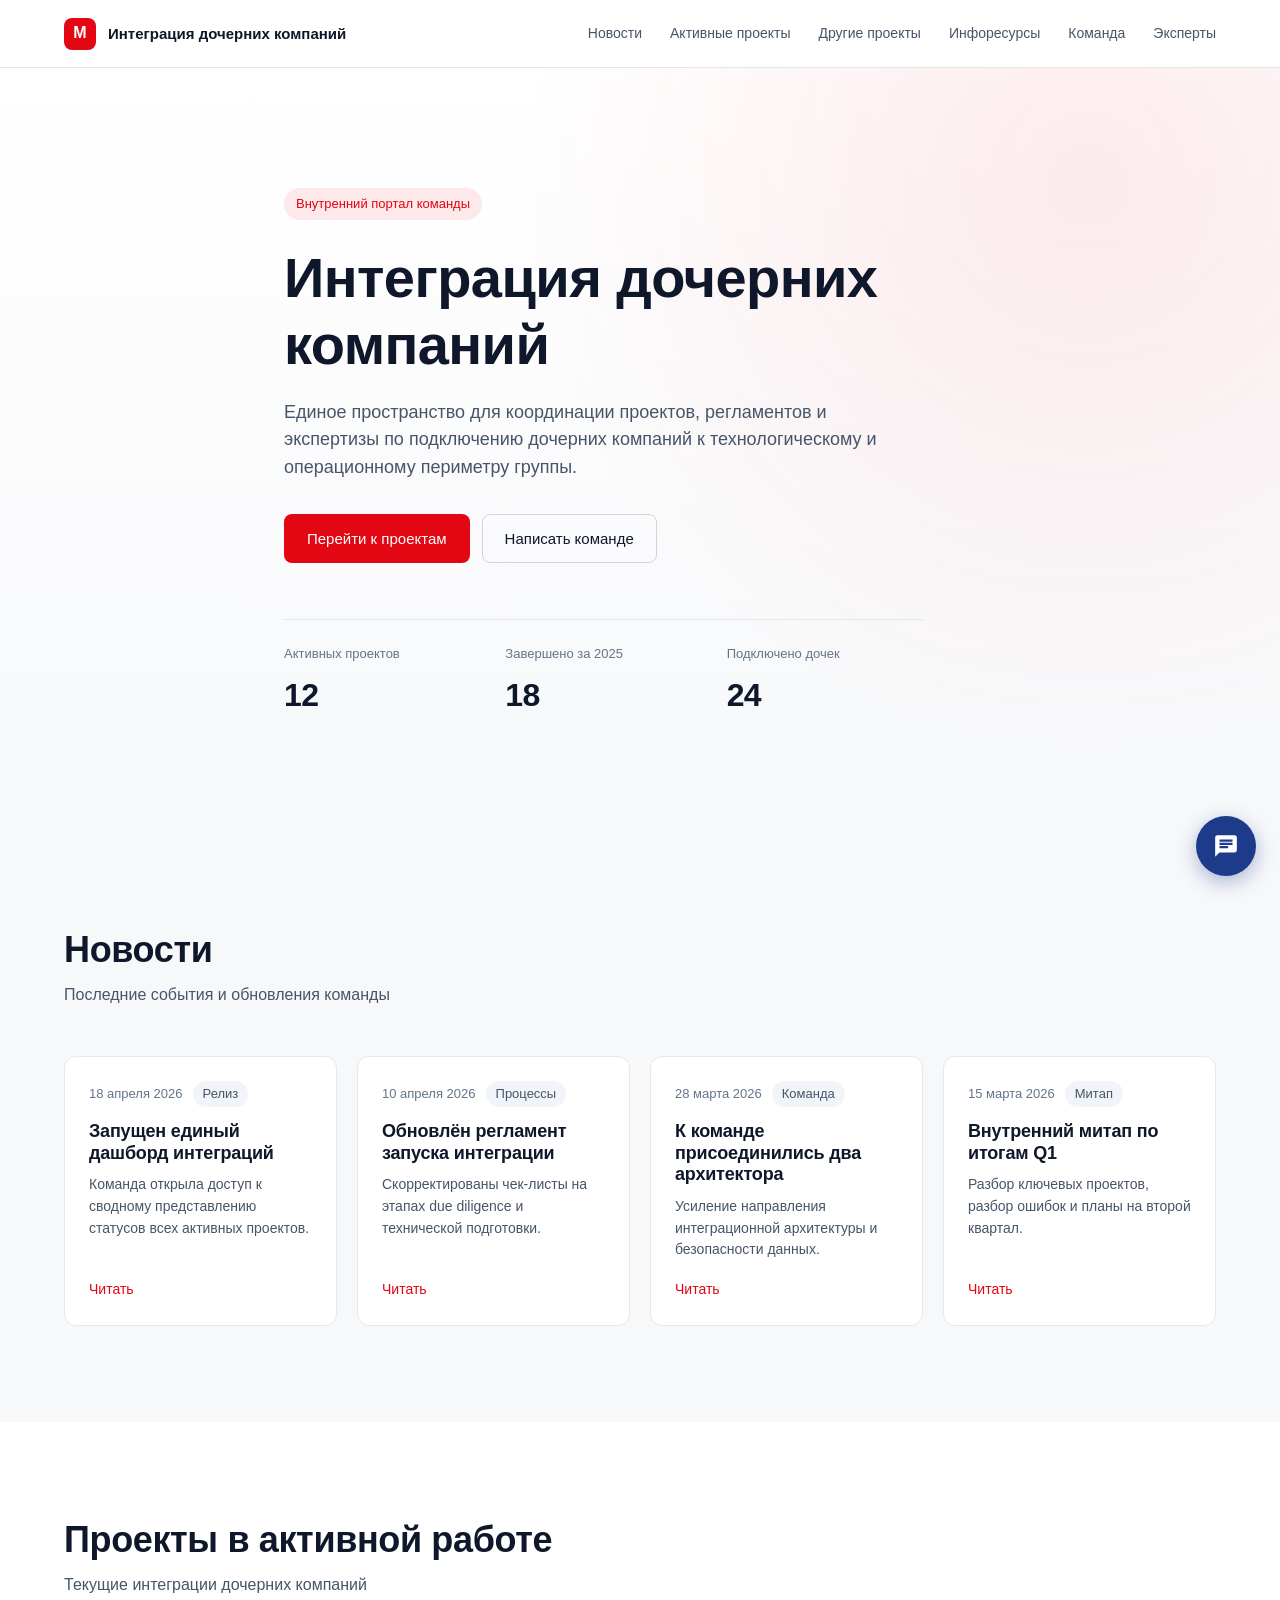
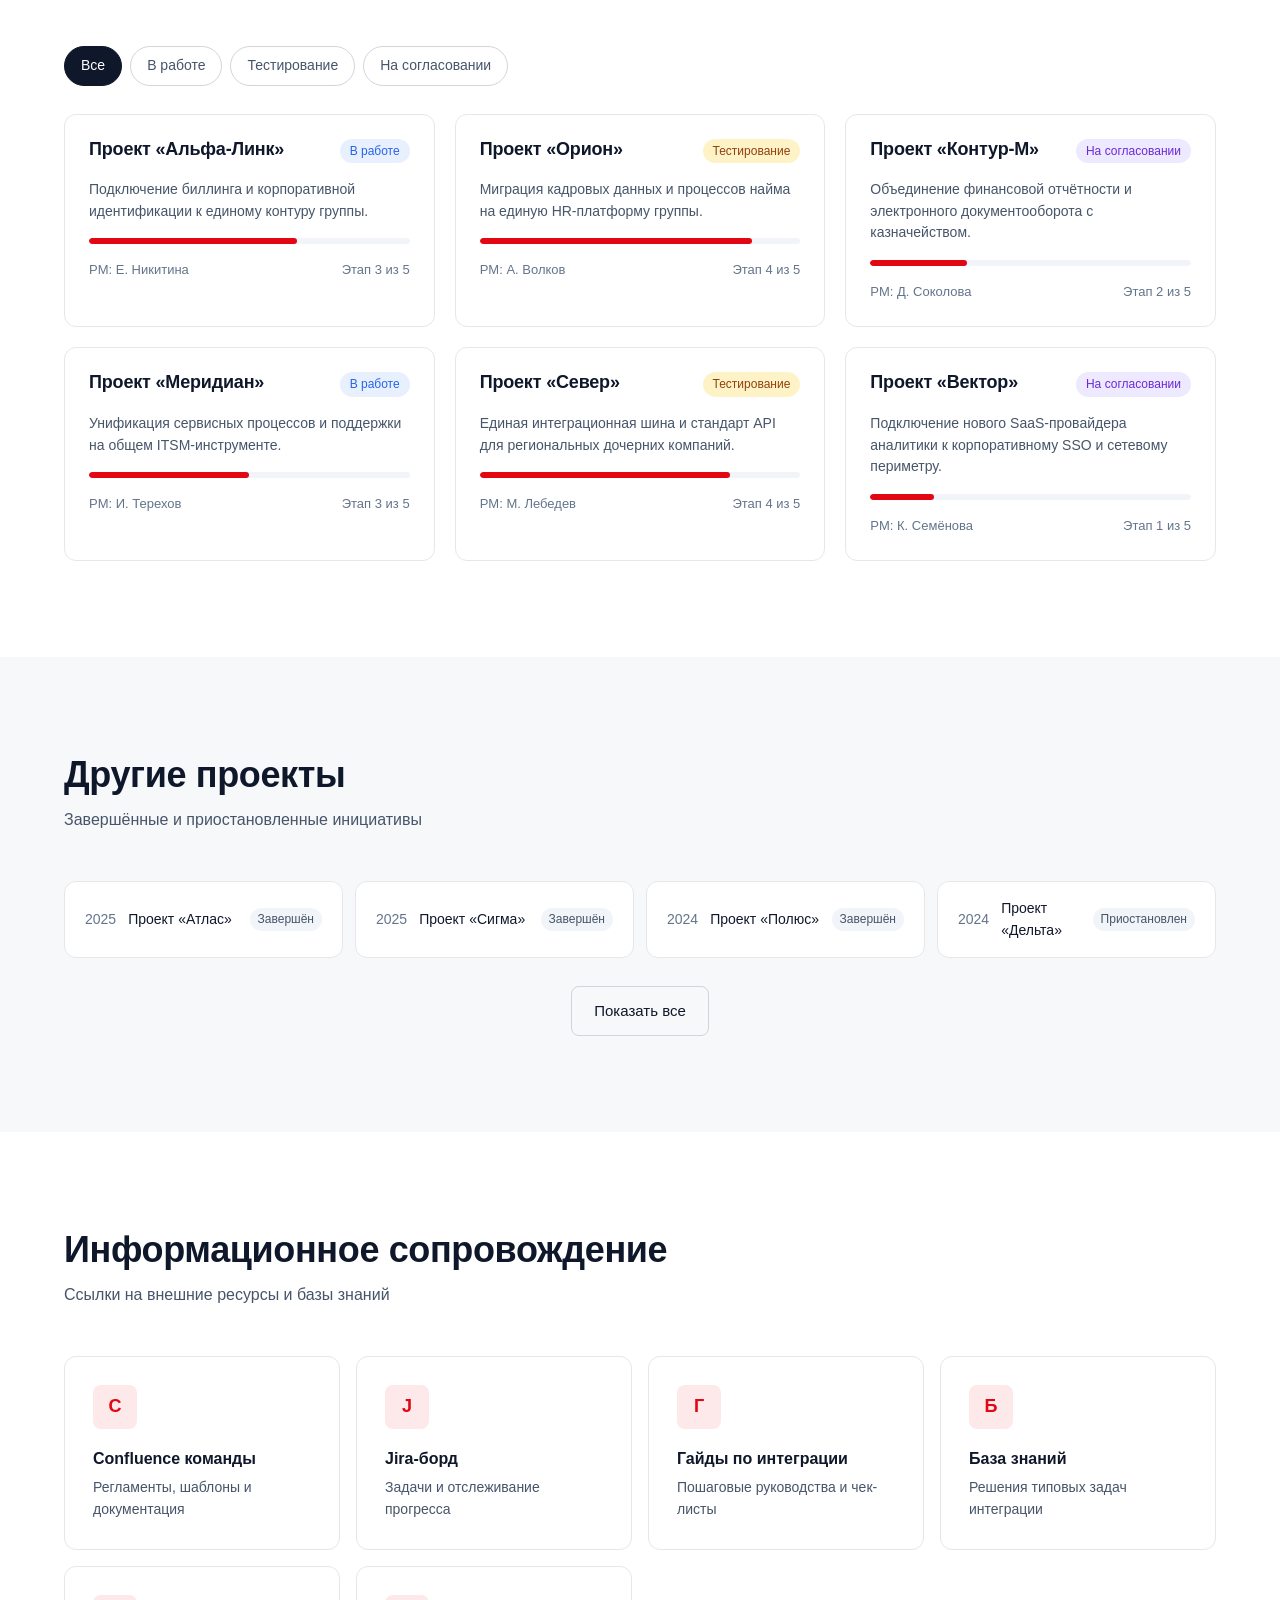
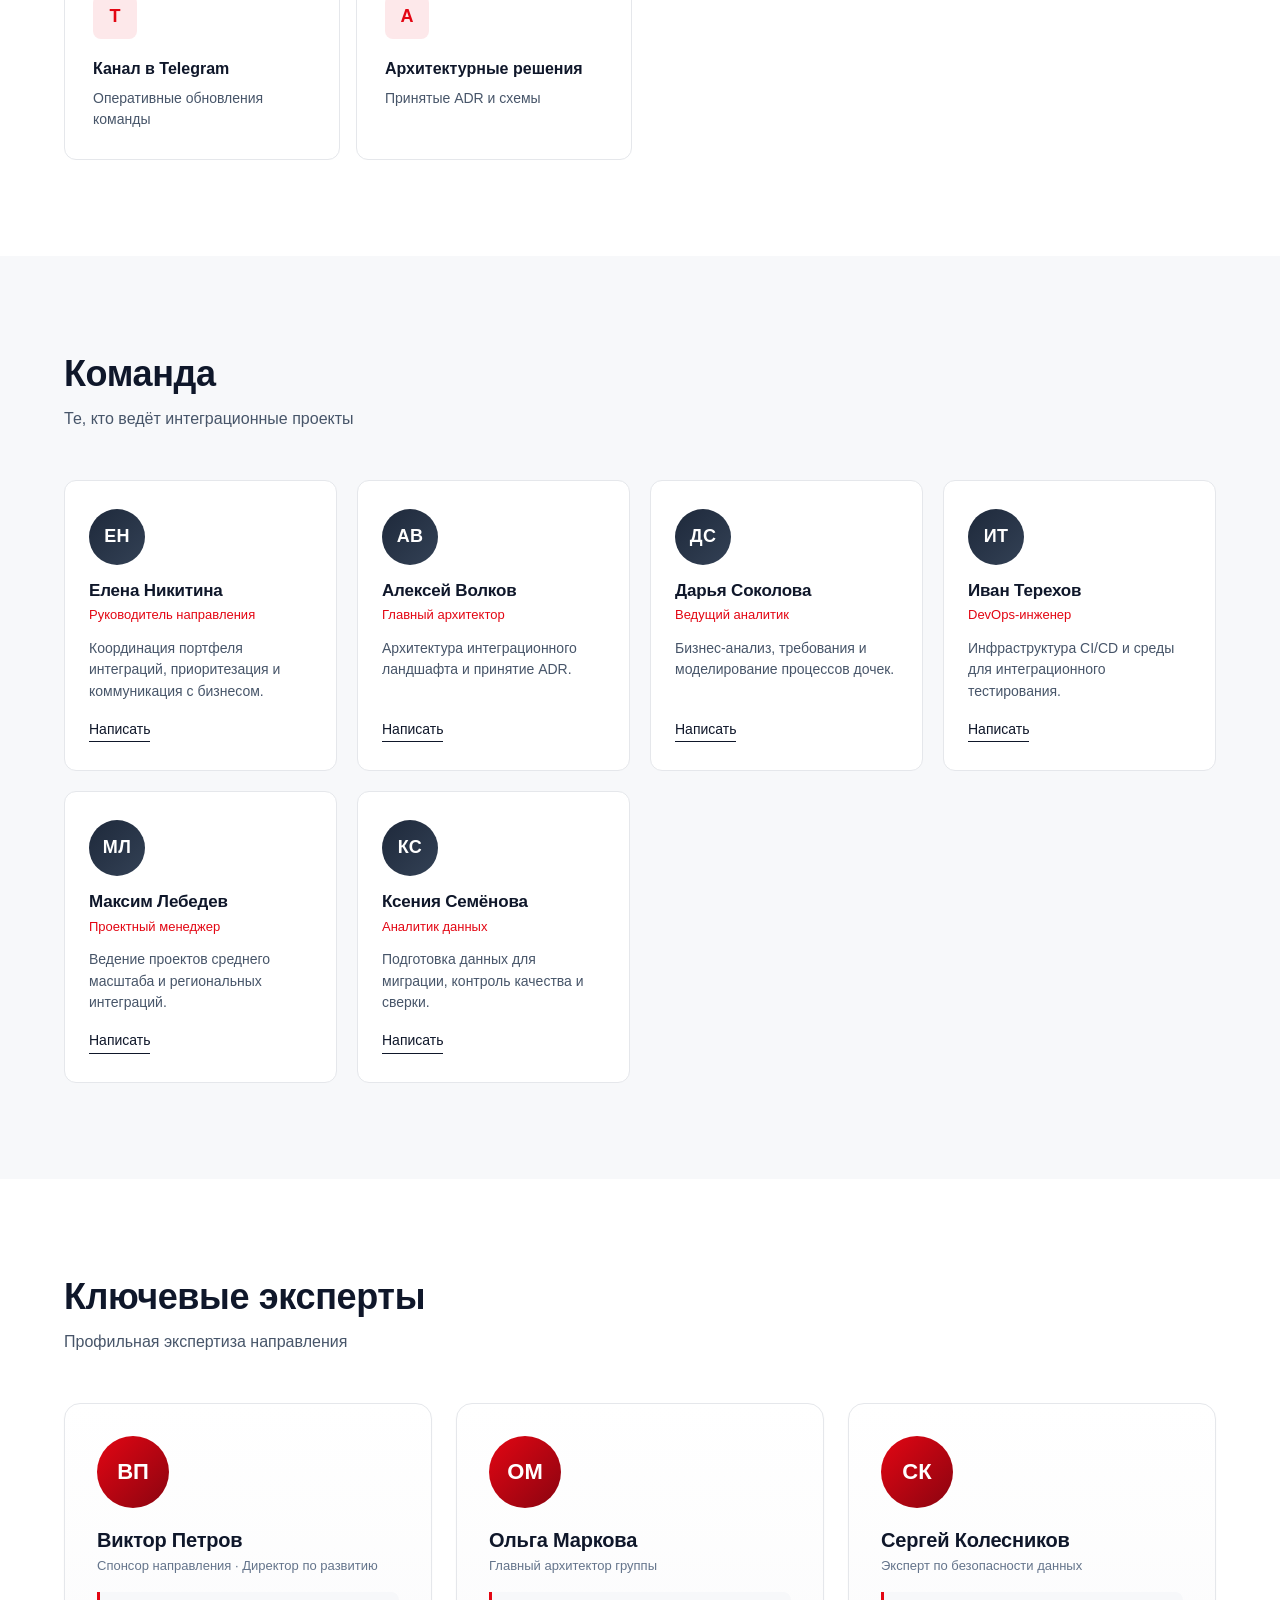
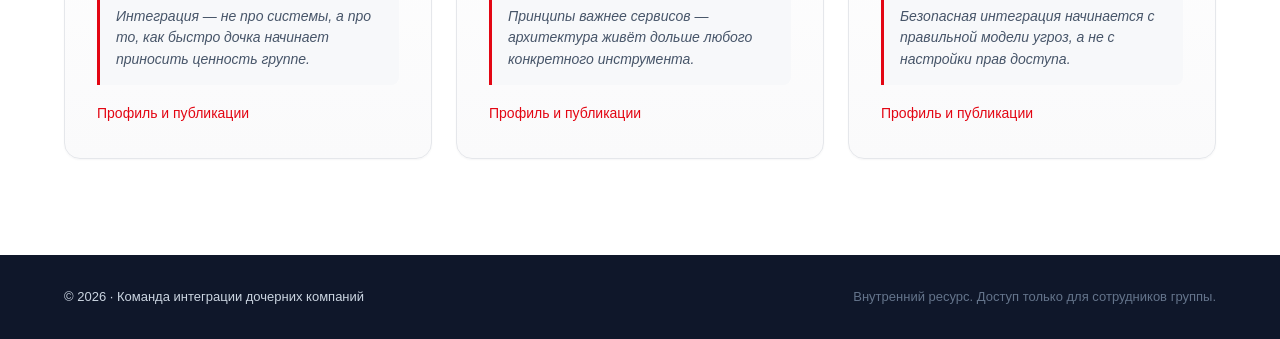
==== commit 1befb03b: "Embed integration bot widget on landing page Copy built widget bundle into widget/ and load it befor" ====
--- a/index.html
+++ b/index.html
@@ -445,5 +445,6 @@
     </footer>
 
     <script src="script.js"></script>
+    <script src="widget/widget.js" data-backend-url="https://integration-bot-production.up.railway.app" defer></script>
 </body>
 </html>
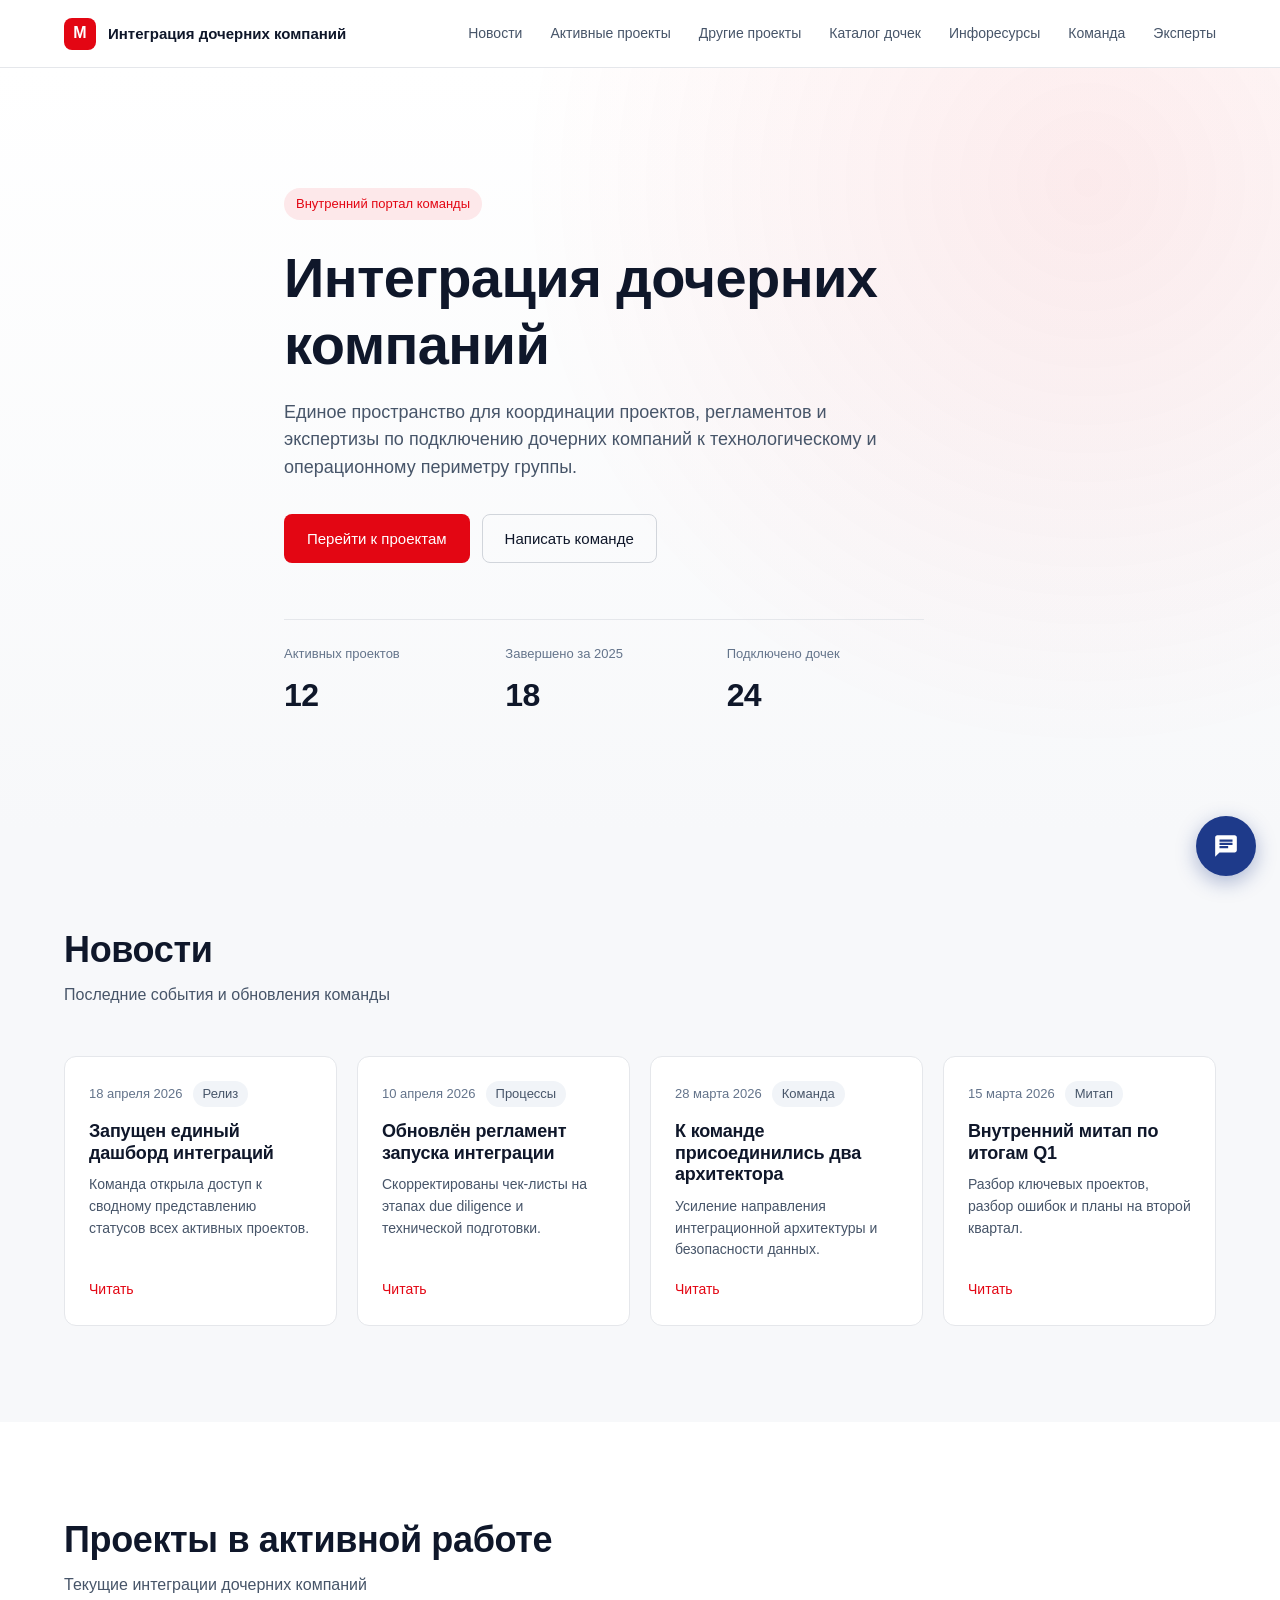
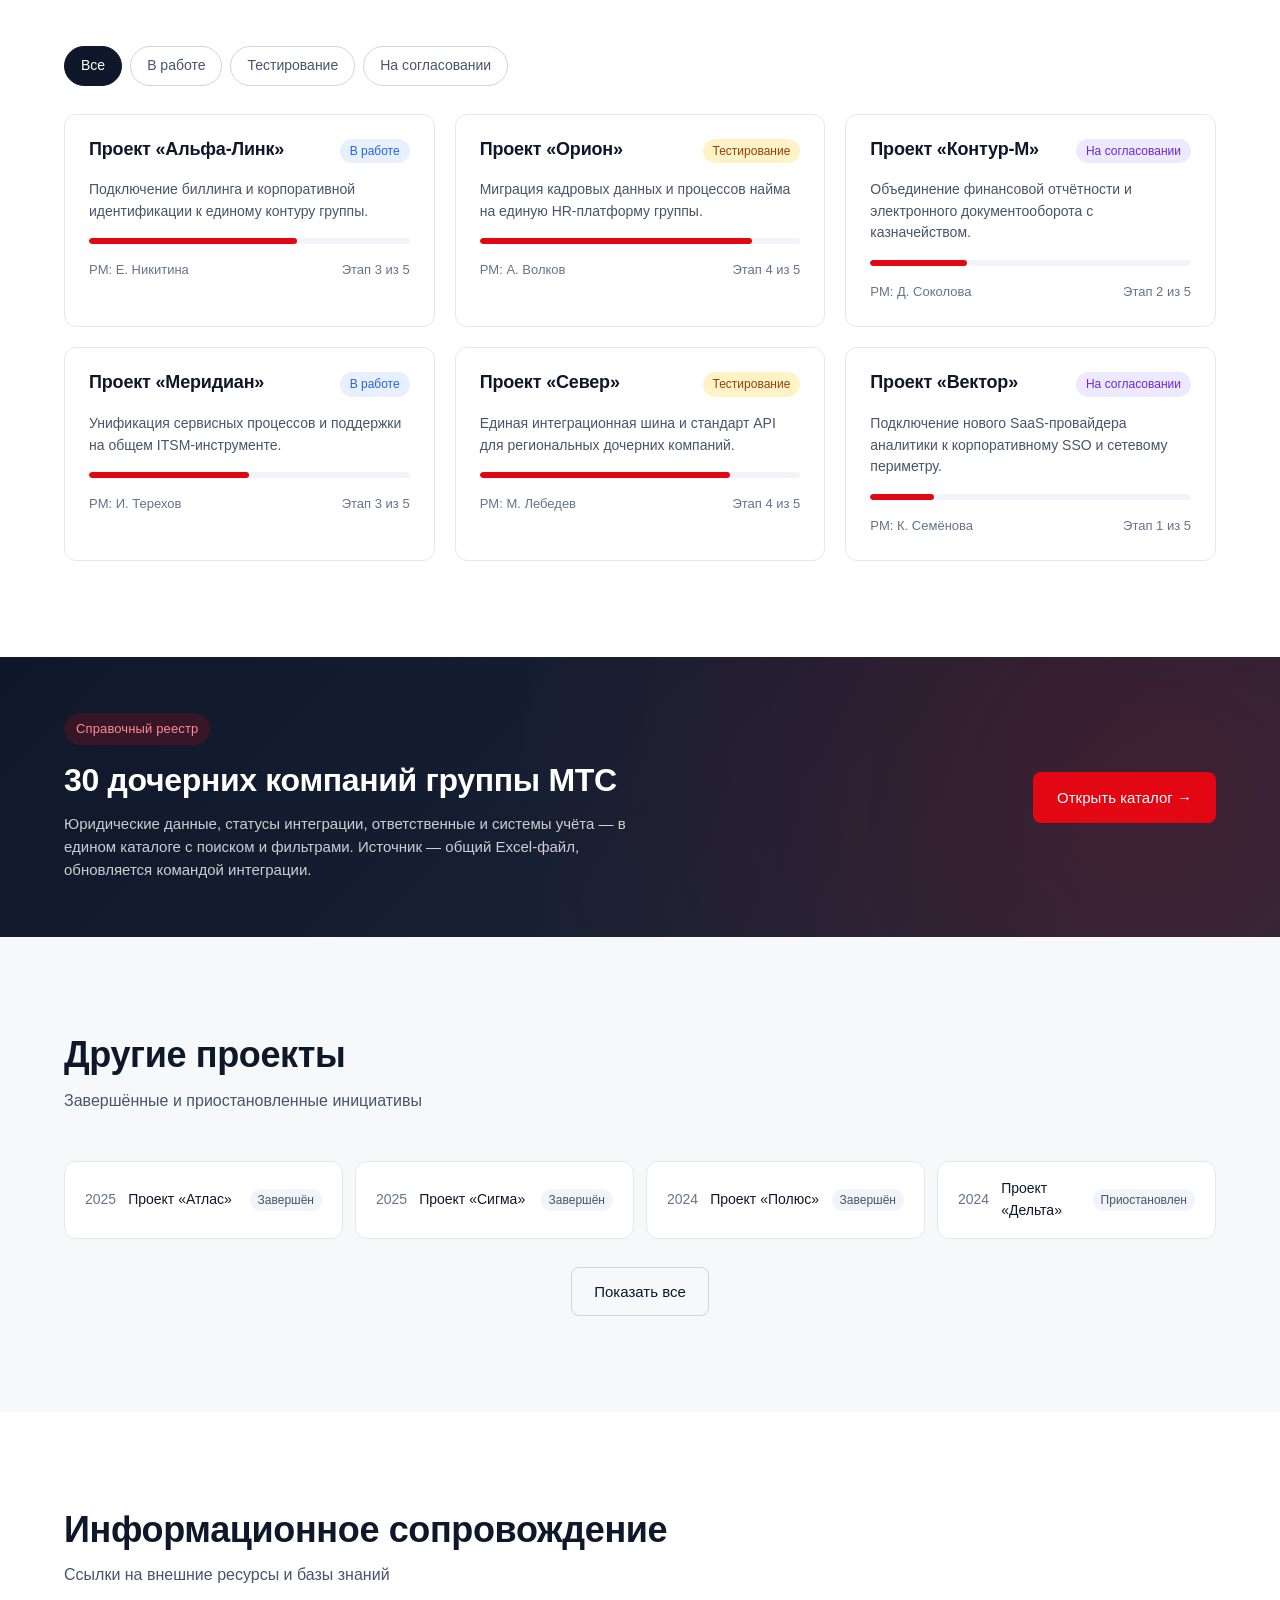
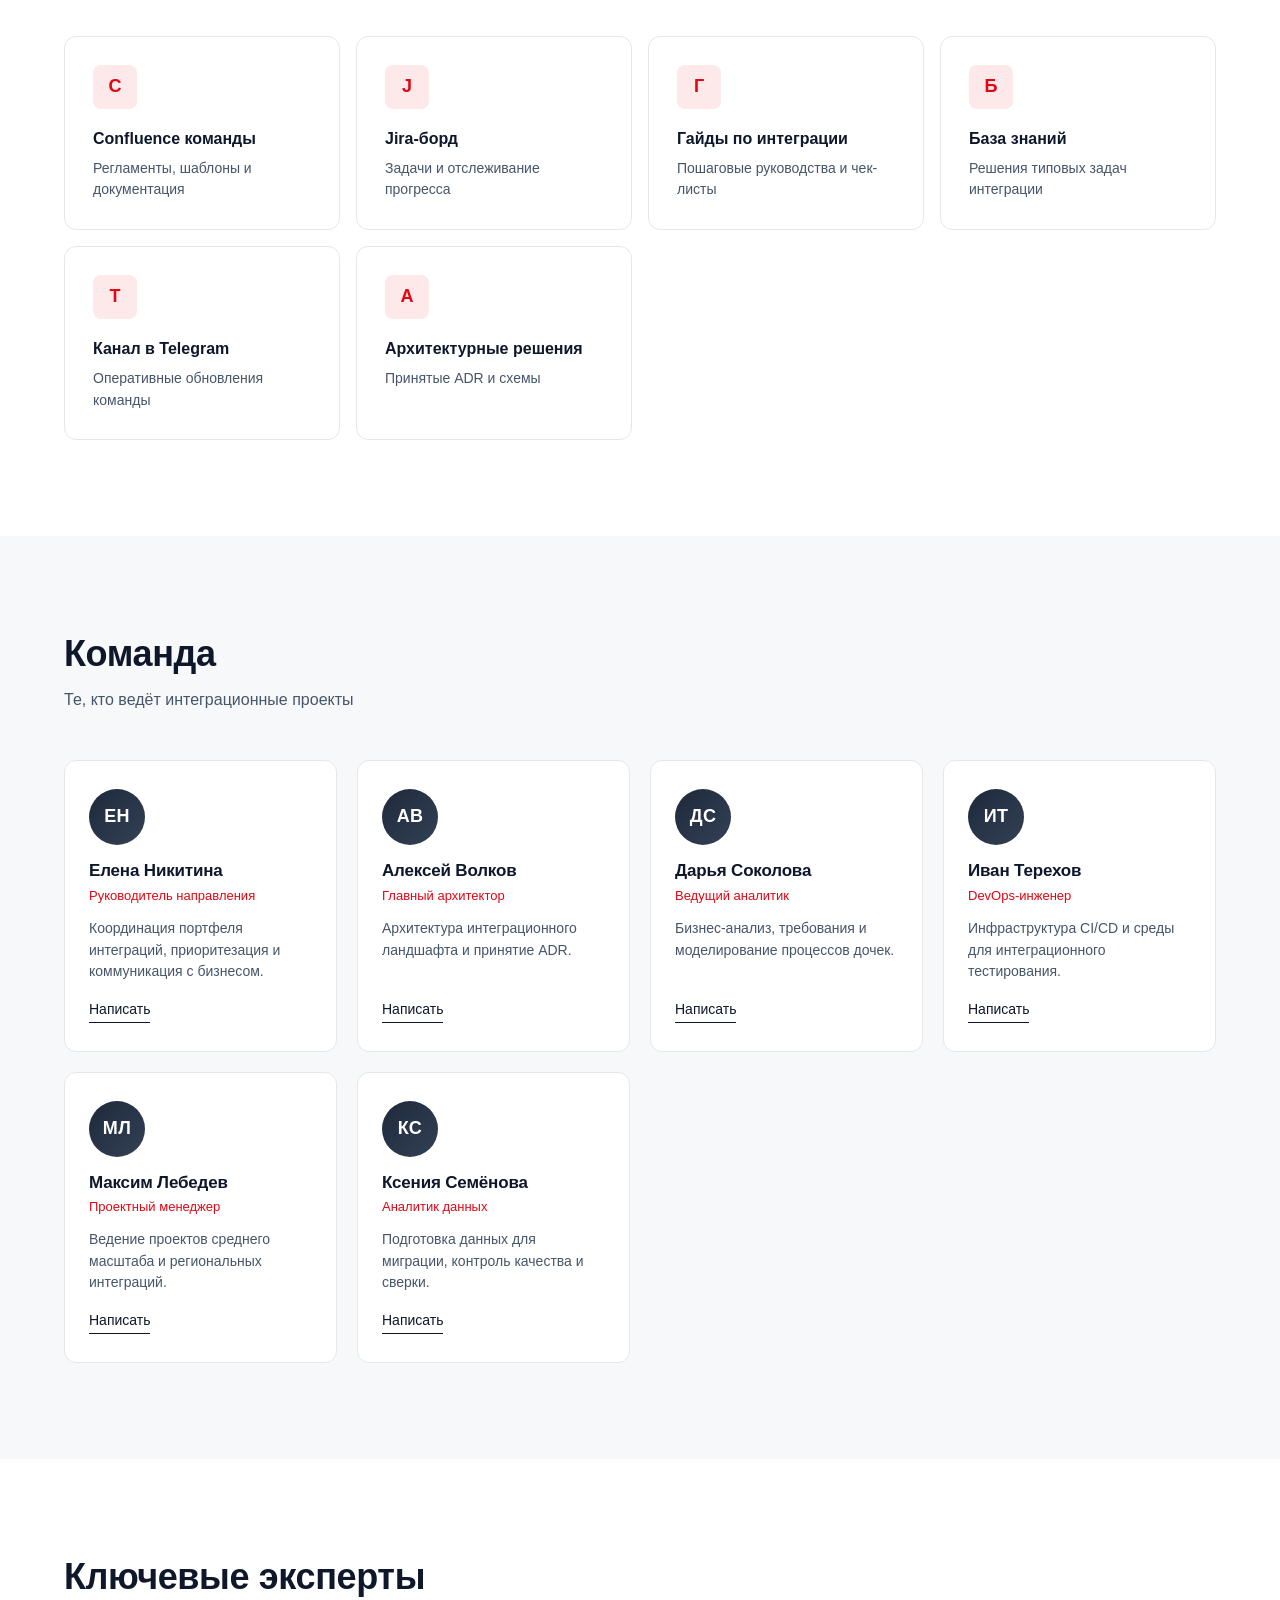
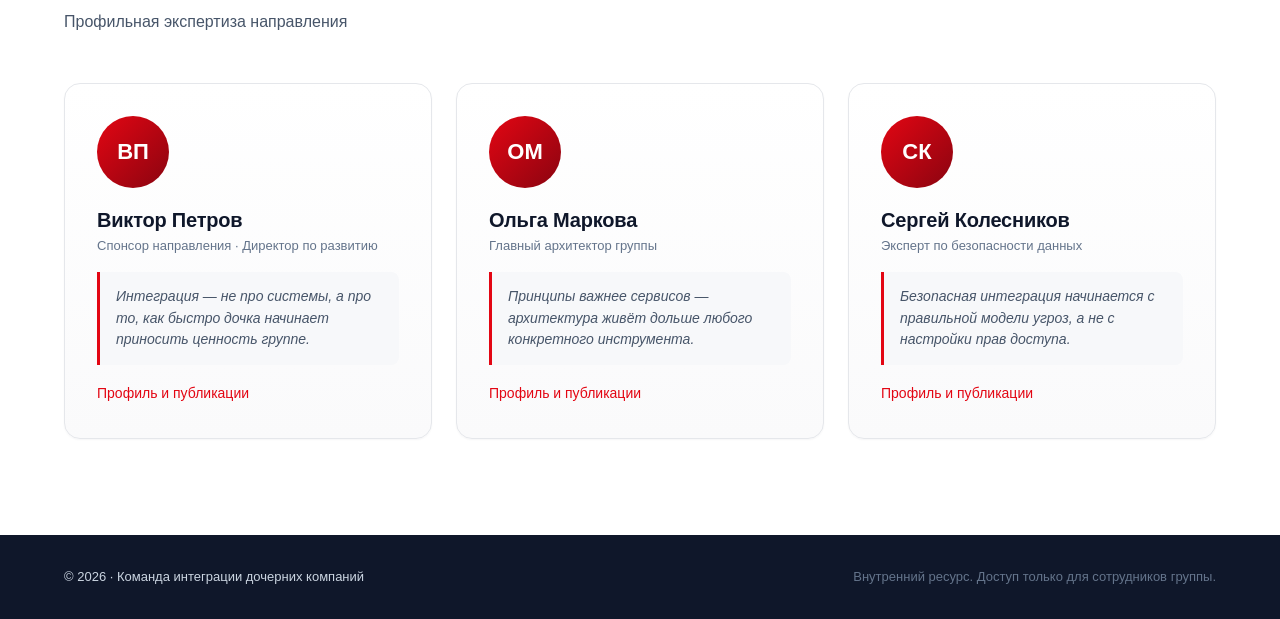
==== commit 3c7dbf7f: "Add subsidiaries catalog page with Excel data source New companies.html page: search, multi-select f" ====
--- a/index.html
+++ b/index.html
@@ -28,6 +28,7 @@
                     <li><a href="#news">Новости</a></li>
                     <li><a href="#active-projects">Активные проекты</a></li>
                     <li><a href="#other-projects">Другие проекты</a></li>
+                    <li><a href="companies.html">Каталог дочек</a></li>
                     <li><a href="#info">Инфоресурсы</a></li>
                     <li><a href="#team">Команда</a></li>
                     <li><a href="#experts">Эксперты</a></li>
@@ -231,6 +232,20 @@
             </div>
         </section>
 
+        <!-- ==========  3.5 БАННЕР: КАТАЛОГ ДОЧЕРНИХ КОМПАНИЙ  ========== -->
+        <aside class="companies-banner" aria-label="Каталог дочерних компаний">
+            <div class="container">
+                <div class="banner-content">
+                    <div class="banner-text">
+                        <div class="banner-eyebrow">Справочный реестр</div>
+                        <h2 class="banner-title">30 дочерних компаний группы МТС</h2>
+                        <p class="banner-desc">Юридические данные, статусы интеграции, ответственные и системы учёта — в едином каталоге с поиском и фильтрами. Источник — общий Excel-файл, обновляется командой интеграции.</p>
+                    </div>
+                    <a href="companies.html" class="banner-cta">Открыть каталог →</a>
+                </div>
+            </div>
+        </aside>
+
         <!-- ==========  4. ДРУГИЕ ПРОЕКТЫ  ========== -->
         <section id="other-projects" class="section other-projects">
             <div class="container">
--- a/style.css
+++ b/style.css
@@ -687,6 +687,83 @@
     color: var(--color-accent);
 }
 .expert-card__link:hover { color: var(--color-accent-hover); }
+
+/* --------------------------------------------------------------------------
+   13.5. Companies banner (CTA на каталог дочерних компаний)
+   -------------------------------------------------------------------------- */
+.companies-banner {
+    padding: 56px 0;
+    background:
+        radial-gradient(circle at 90% 50%, rgba(227, 6, 19, 0.18), transparent 55%),
+        linear-gradient(135deg, #0f172a 0%, #1e293b 100%);
+    color: #fff;
+}
+.companies-banner .banner-content {
+    display: flex;
+    align-items: center;
+    justify-content: space-between;
+    gap: 40px;
+    flex-wrap: wrap;
+}
+.companies-banner .banner-text {
+    max-width: 680px;
+    flex: 1 1 320px;
+}
+.companies-banner .banner-eyebrow {
+    display: inline-block;
+    padding: 6px 12px;
+    margin-bottom: 16px;
+    border-radius: var(--radius-pill);
+    background-color: rgba(227, 6, 19, 0.18);
+    color: #ff8a91;
+    font-size: 13px;
+    font-weight: 500;
+    letter-spacing: 0.01em;
+}
+.companies-banner .banner-title {
+    font-size: clamp(24px, 2.8vw, 32px);
+    margin: 0 0 12px;
+    color: #fff;
+    letter-spacing: -0.01em;
+}
+.companies-banner .banner-desc {
+    margin: 0;
+    color: rgba(255, 255, 255, 0.78);
+    font-size: 15px;
+    line-height: 1.55;
+    max-width: 580px;
+}
+.companies-banner .banner-cta {
+    display: inline-flex;
+    align-items: center;
+    padding: 14px 24px;
+    background-color: var(--color-accent);
+    color: #fff;
+    border-radius: var(--radius-sm);
+    font-size: 15px;
+    font-weight: 500;
+    flex-shrink: 0;
+    transition: background-color var(--transition), transform var(--transition),
+                box-shadow var(--transition);
+}
+.companies-banner .banner-cta:hover {
+    background-color: var(--color-accent-hover);
+    color: #fff;
+    transform: translateX(4px);
+    box-shadow: 0 8px 24px rgba(227, 6, 19, 0.25);
+}
+@media (max-width: 720px) {
+    .companies-banner { padding: 40px 0; }
+    .companies-banner .banner-content {
+        flex-direction: column;
+        align-items: stretch;
+        gap: 24px;
+    }
+    .companies-banner .banner-cta {
+        justify-content: center;
+        width: 100%;
+    }
+}
 
 /* --------------------------------------------------------------------------
    14. Footer
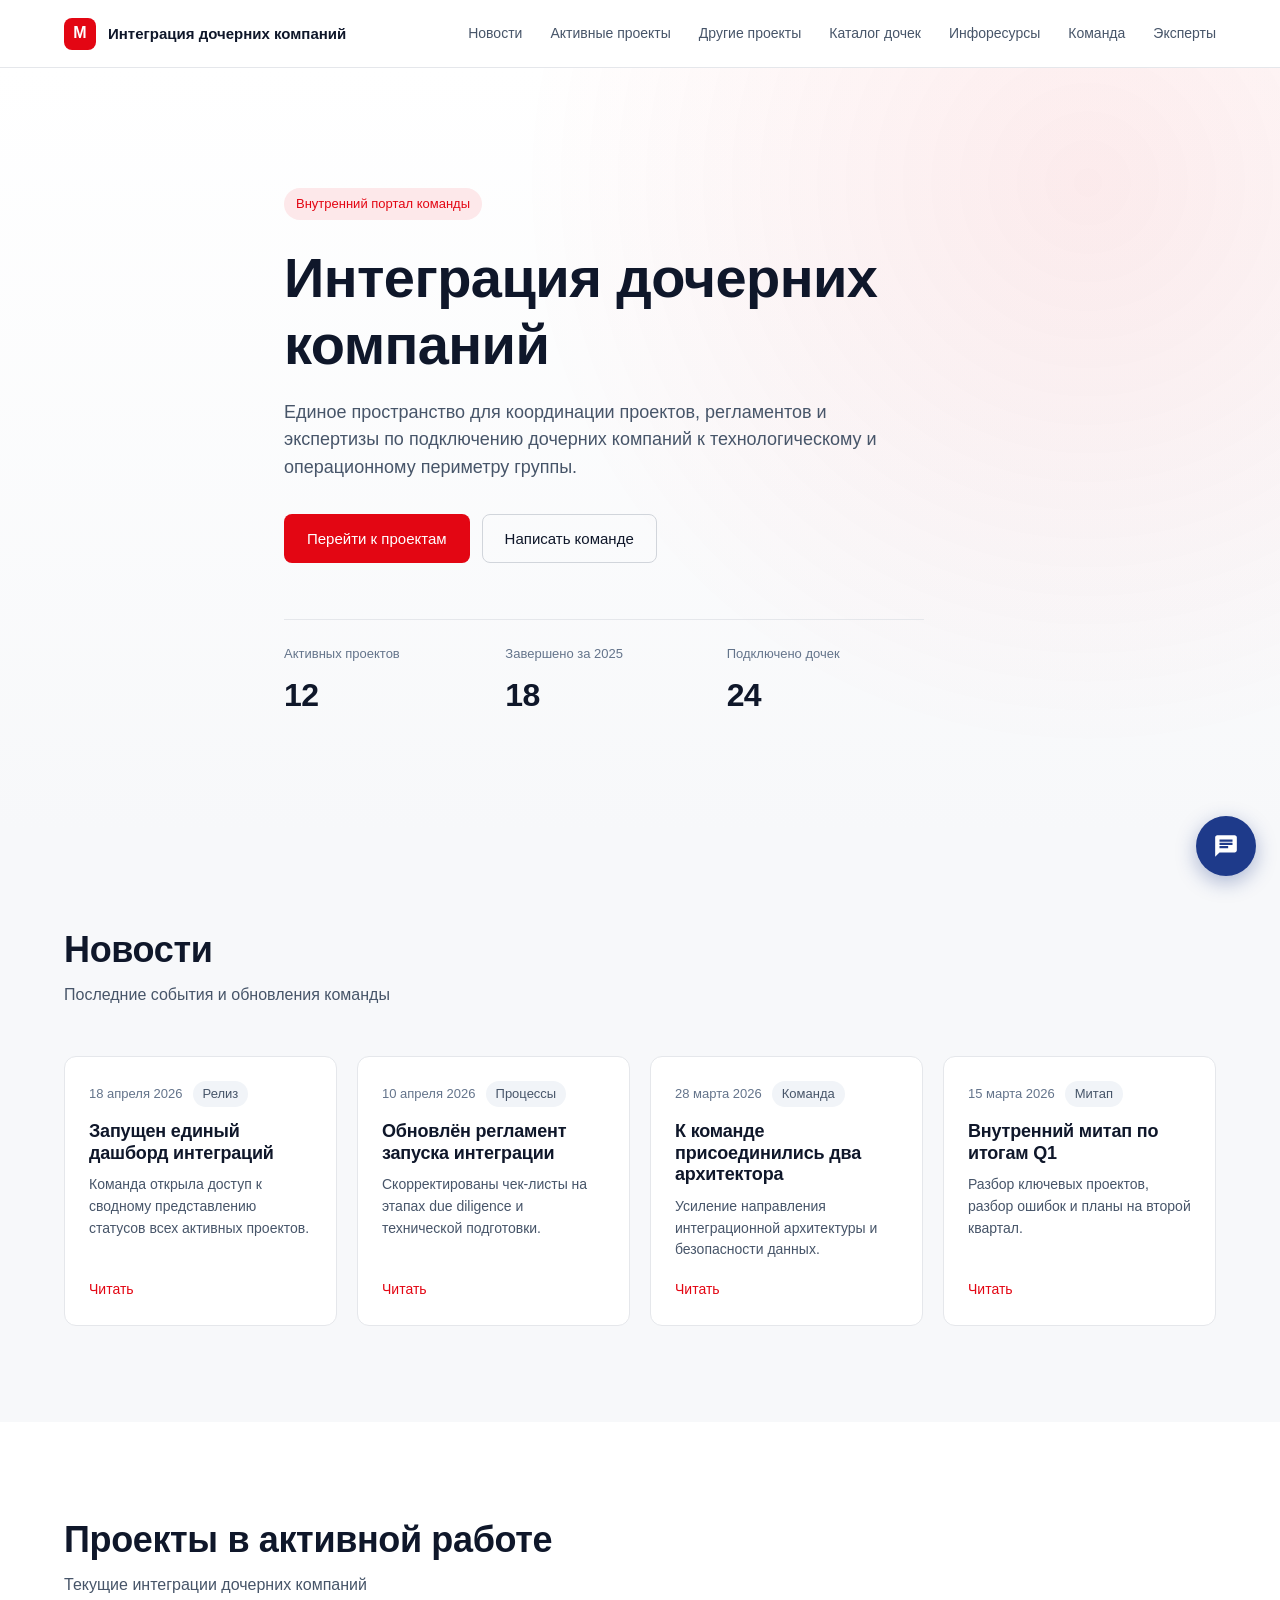
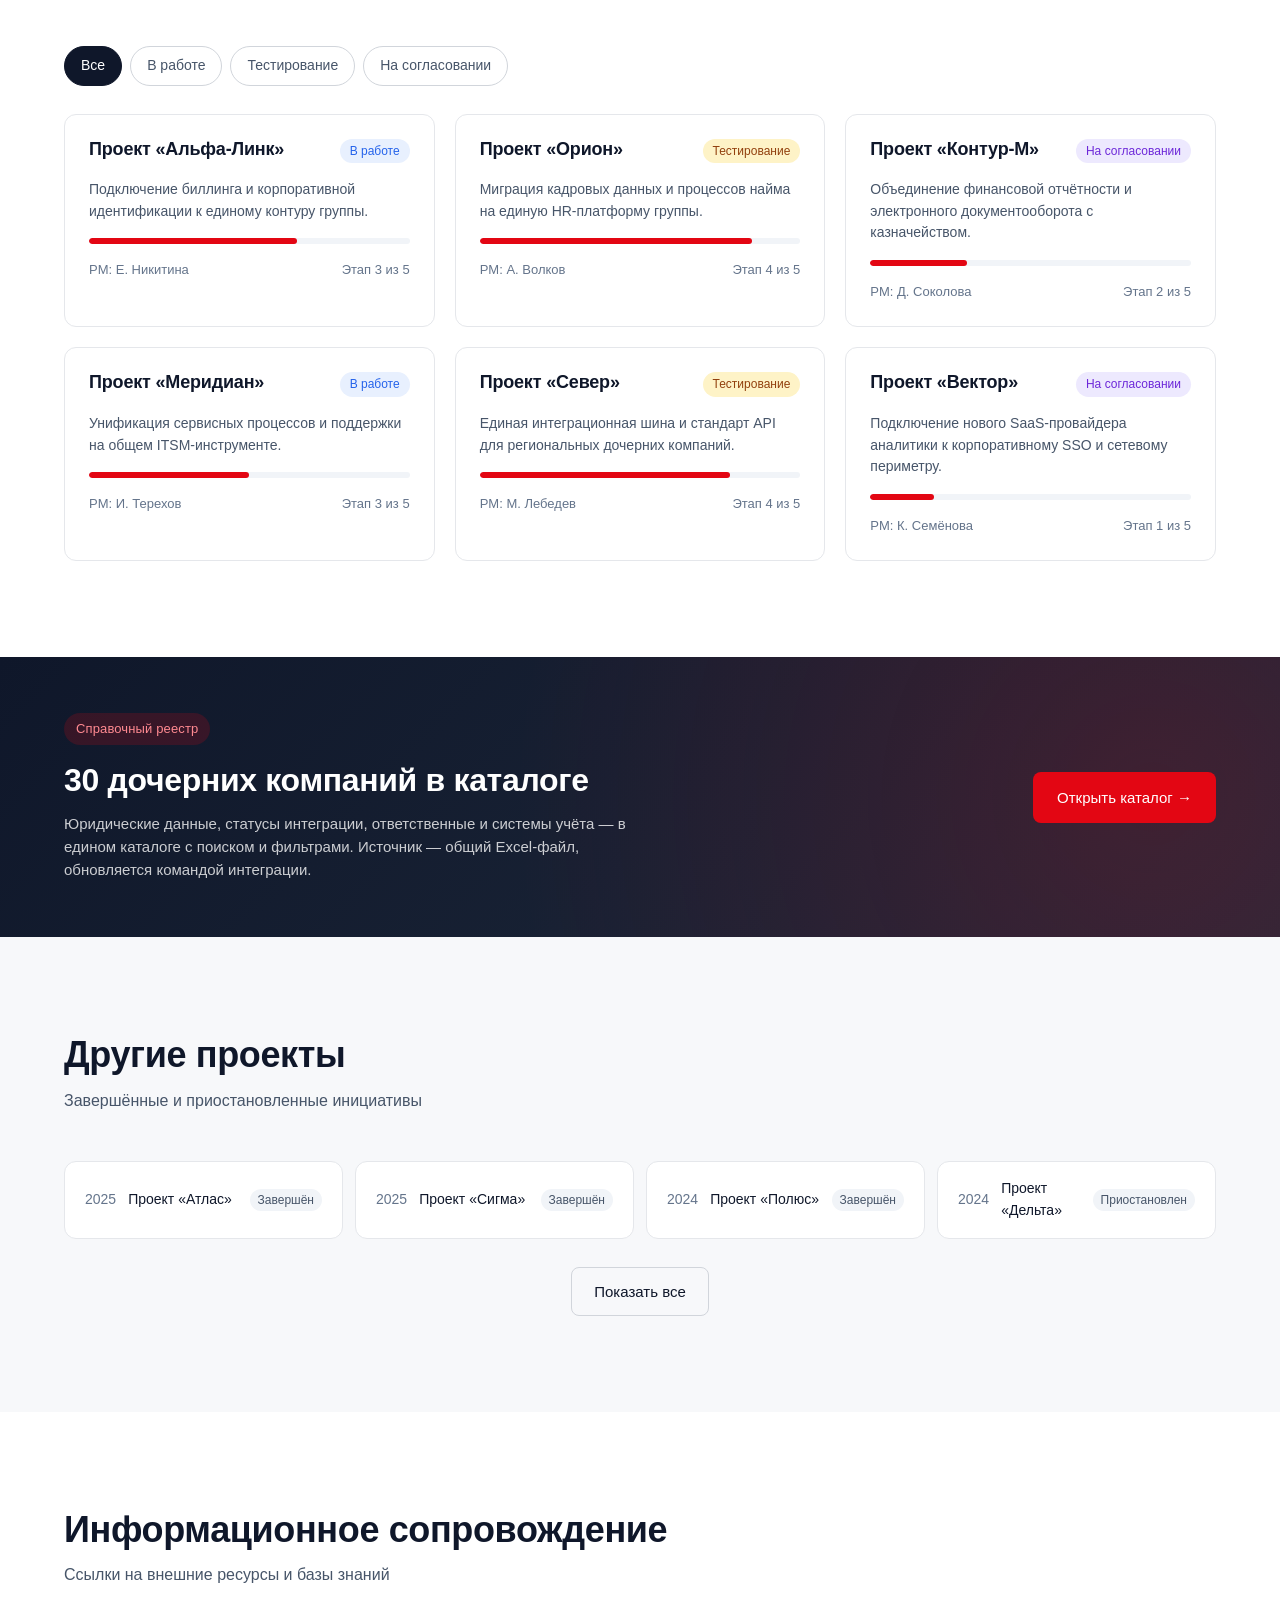
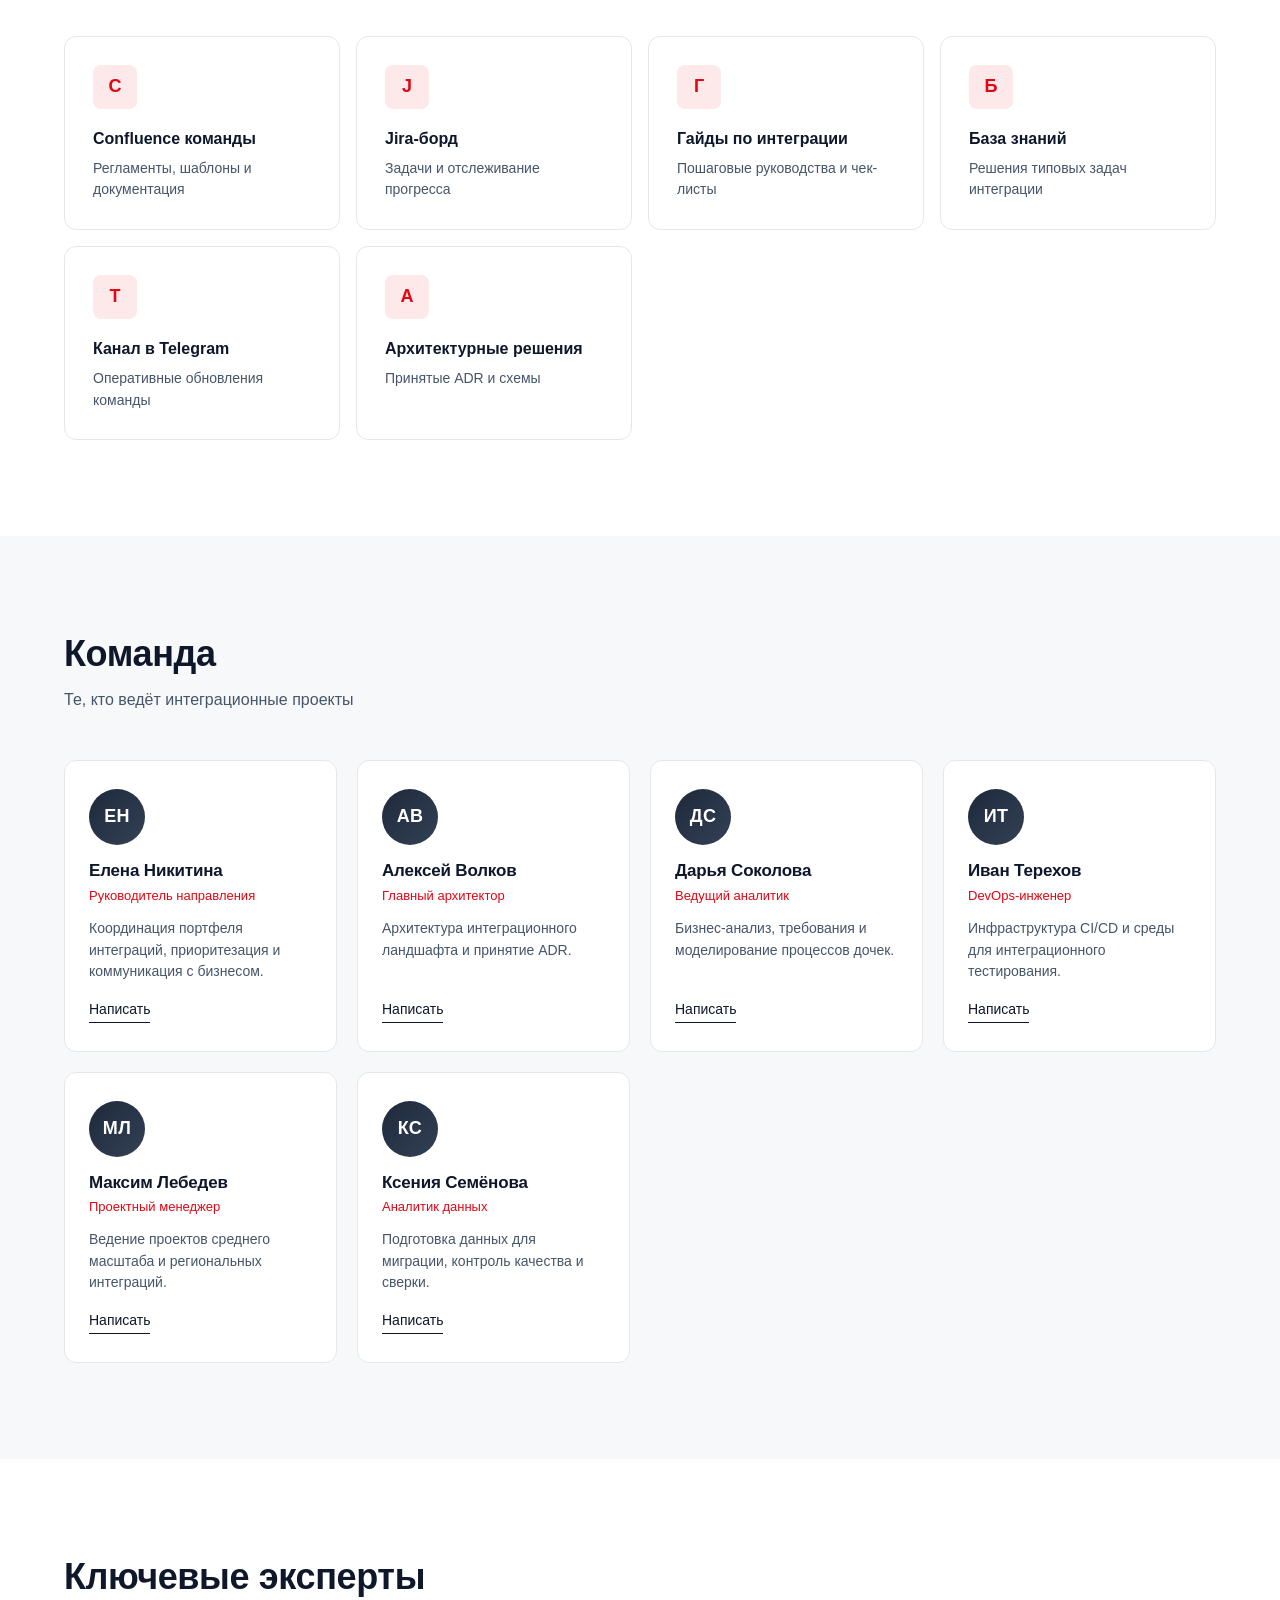
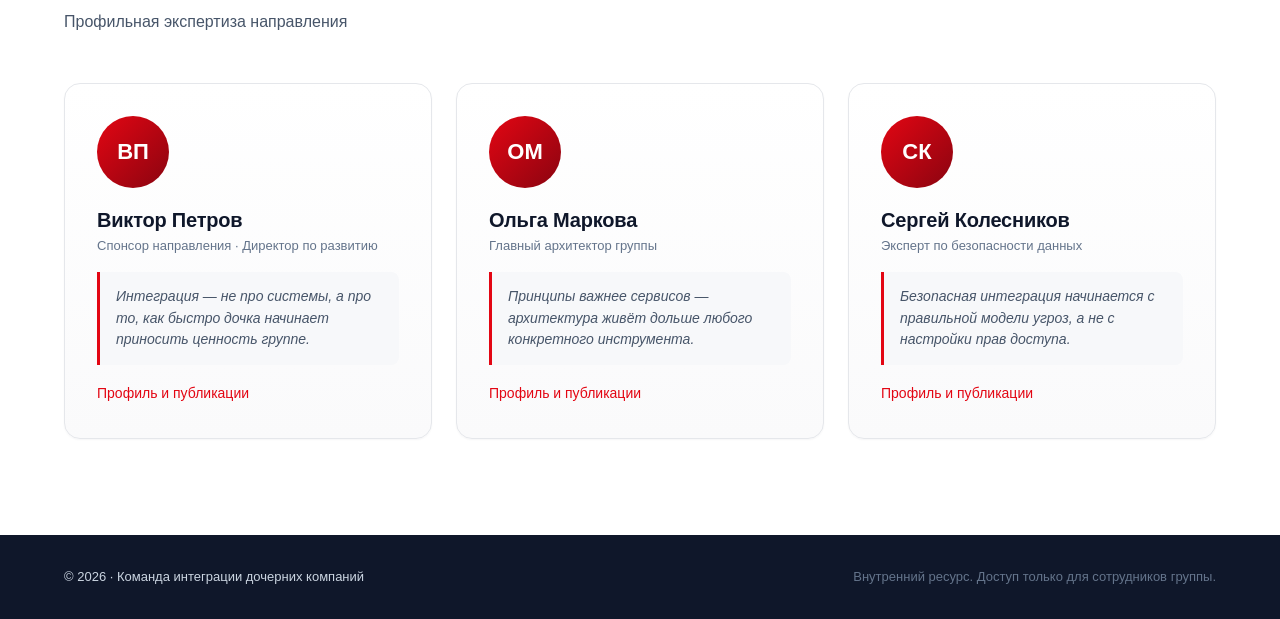
==== commit 5c1b0885: "Remove brand references from public texts Co-Authored-By: Claude Opus 4.7 (1M context) <noreply@anth" ====
--- a/index.html
+++ b/index.html
@@ -238,7 +238,7 @@
                 <div class="banner-content">
                     <div class="banner-text">
                         <div class="banner-eyebrow">Справочный реестр</div>
-                        <h2 class="banner-title">30 дочерних компаний группы МТС</h2>
+                        <h2 class="banner-title">30 дочерних компаний в каталоге</h2>
                         <p class="banner-desc">Юридические данные, статусы интеграции, ответственные и системы учёта — в едином каталоге с поиском и фильтрами. Источник — общий Excel-файл, обновляется командой интеграции.</p>
                     </div>
                     <a href="companies.html" class="banner-cta">Открыть каталог →</a>
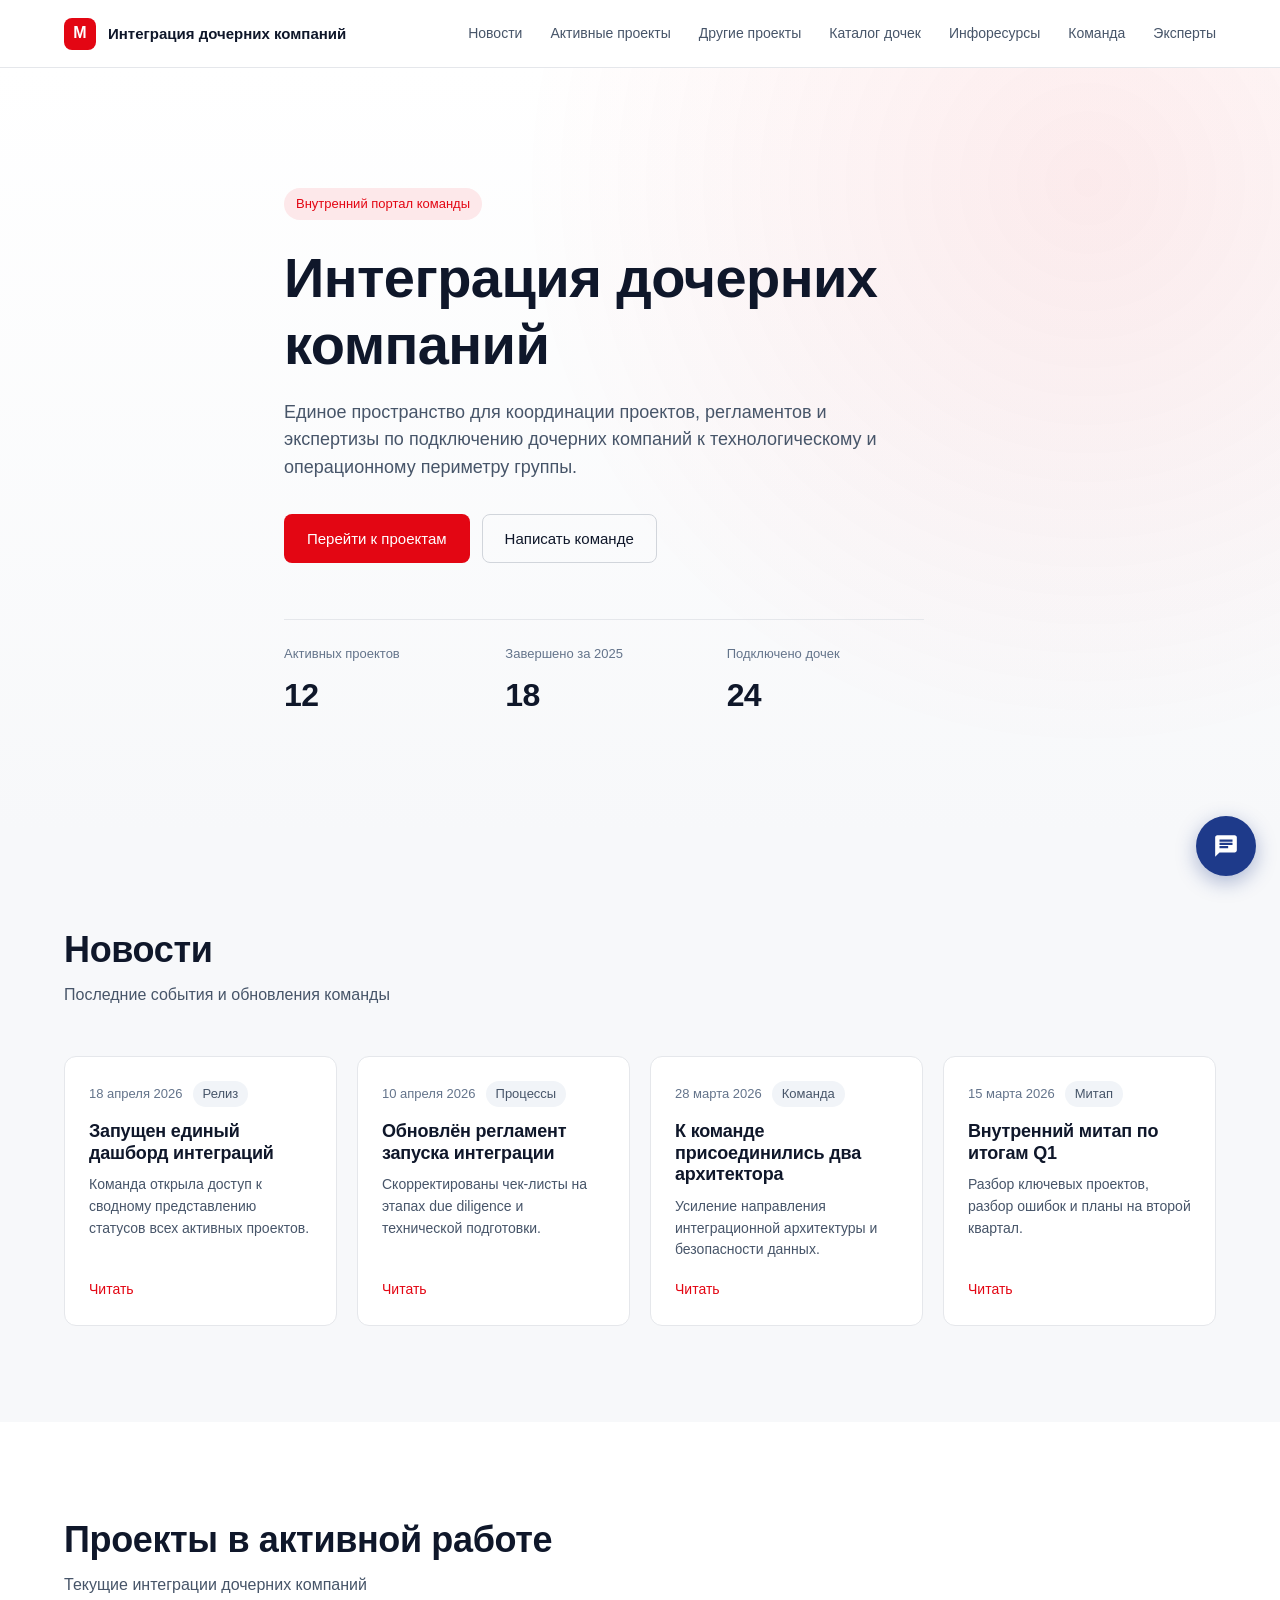
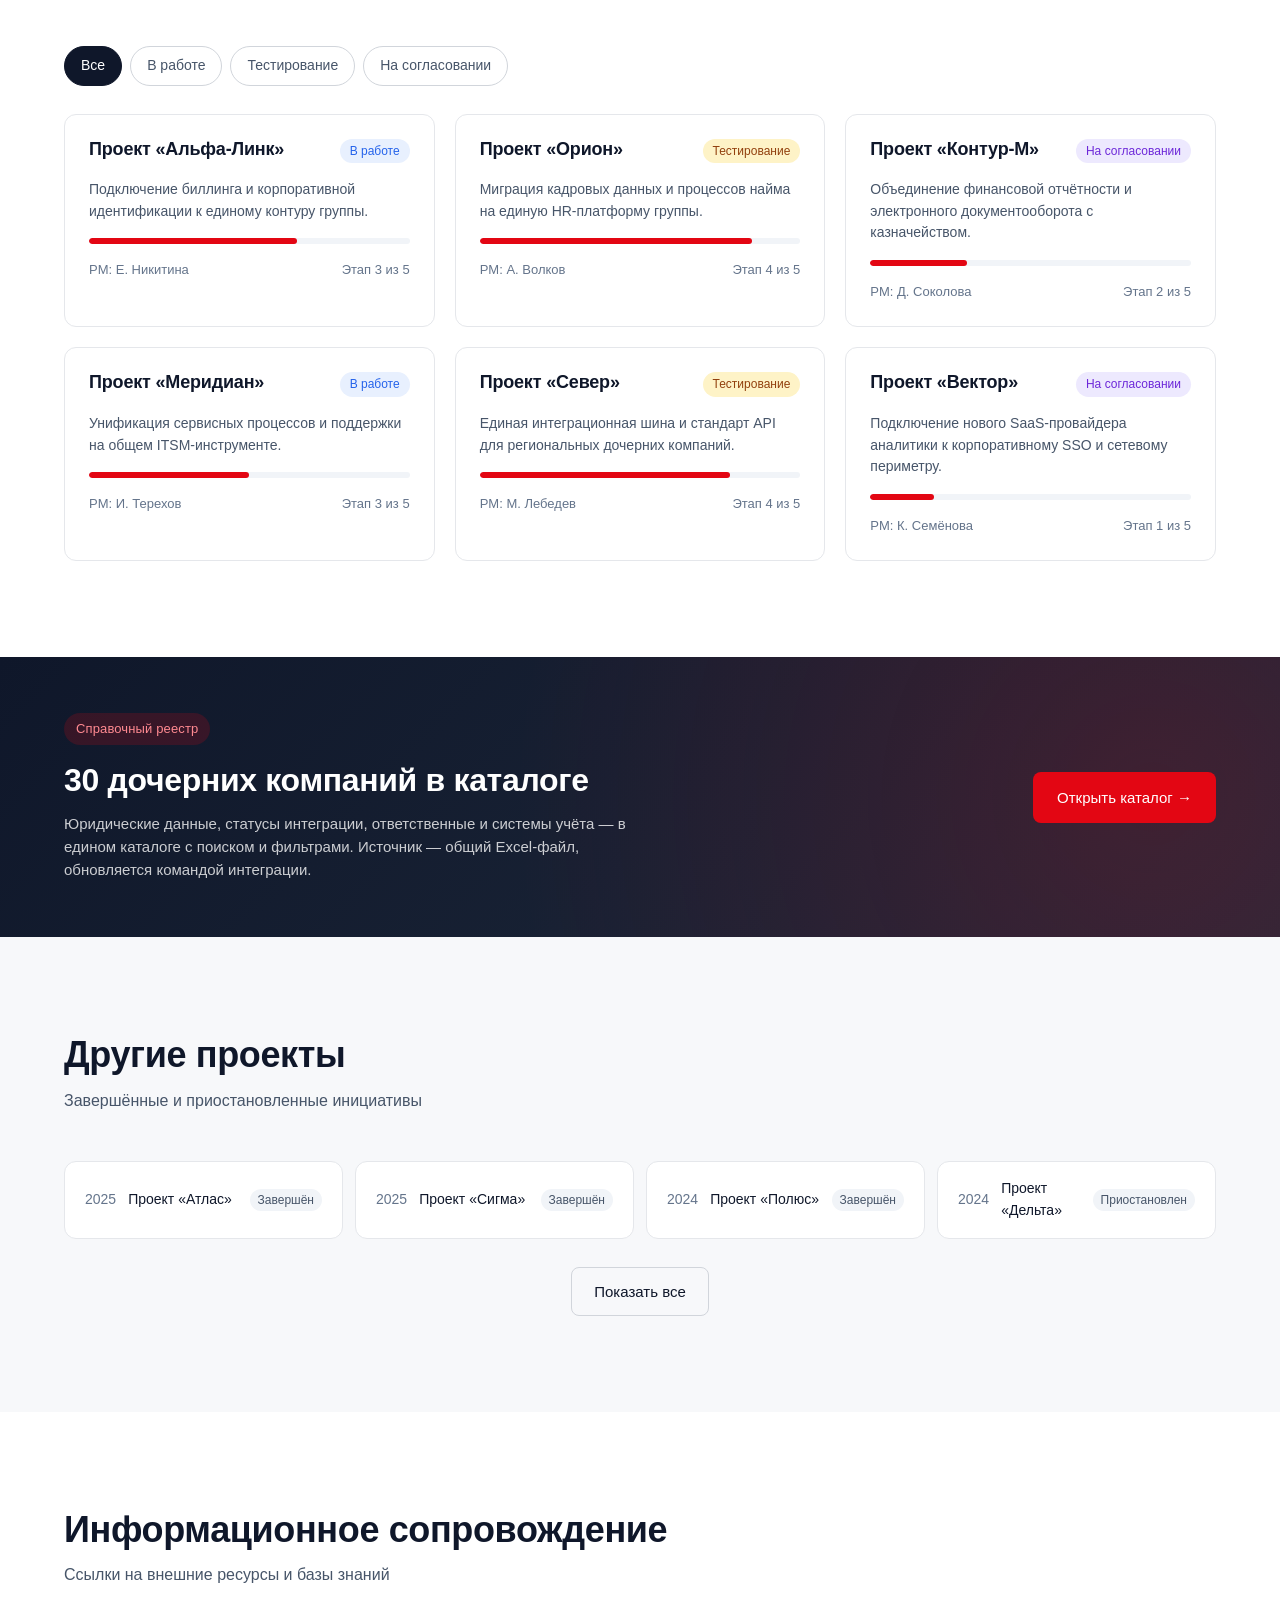
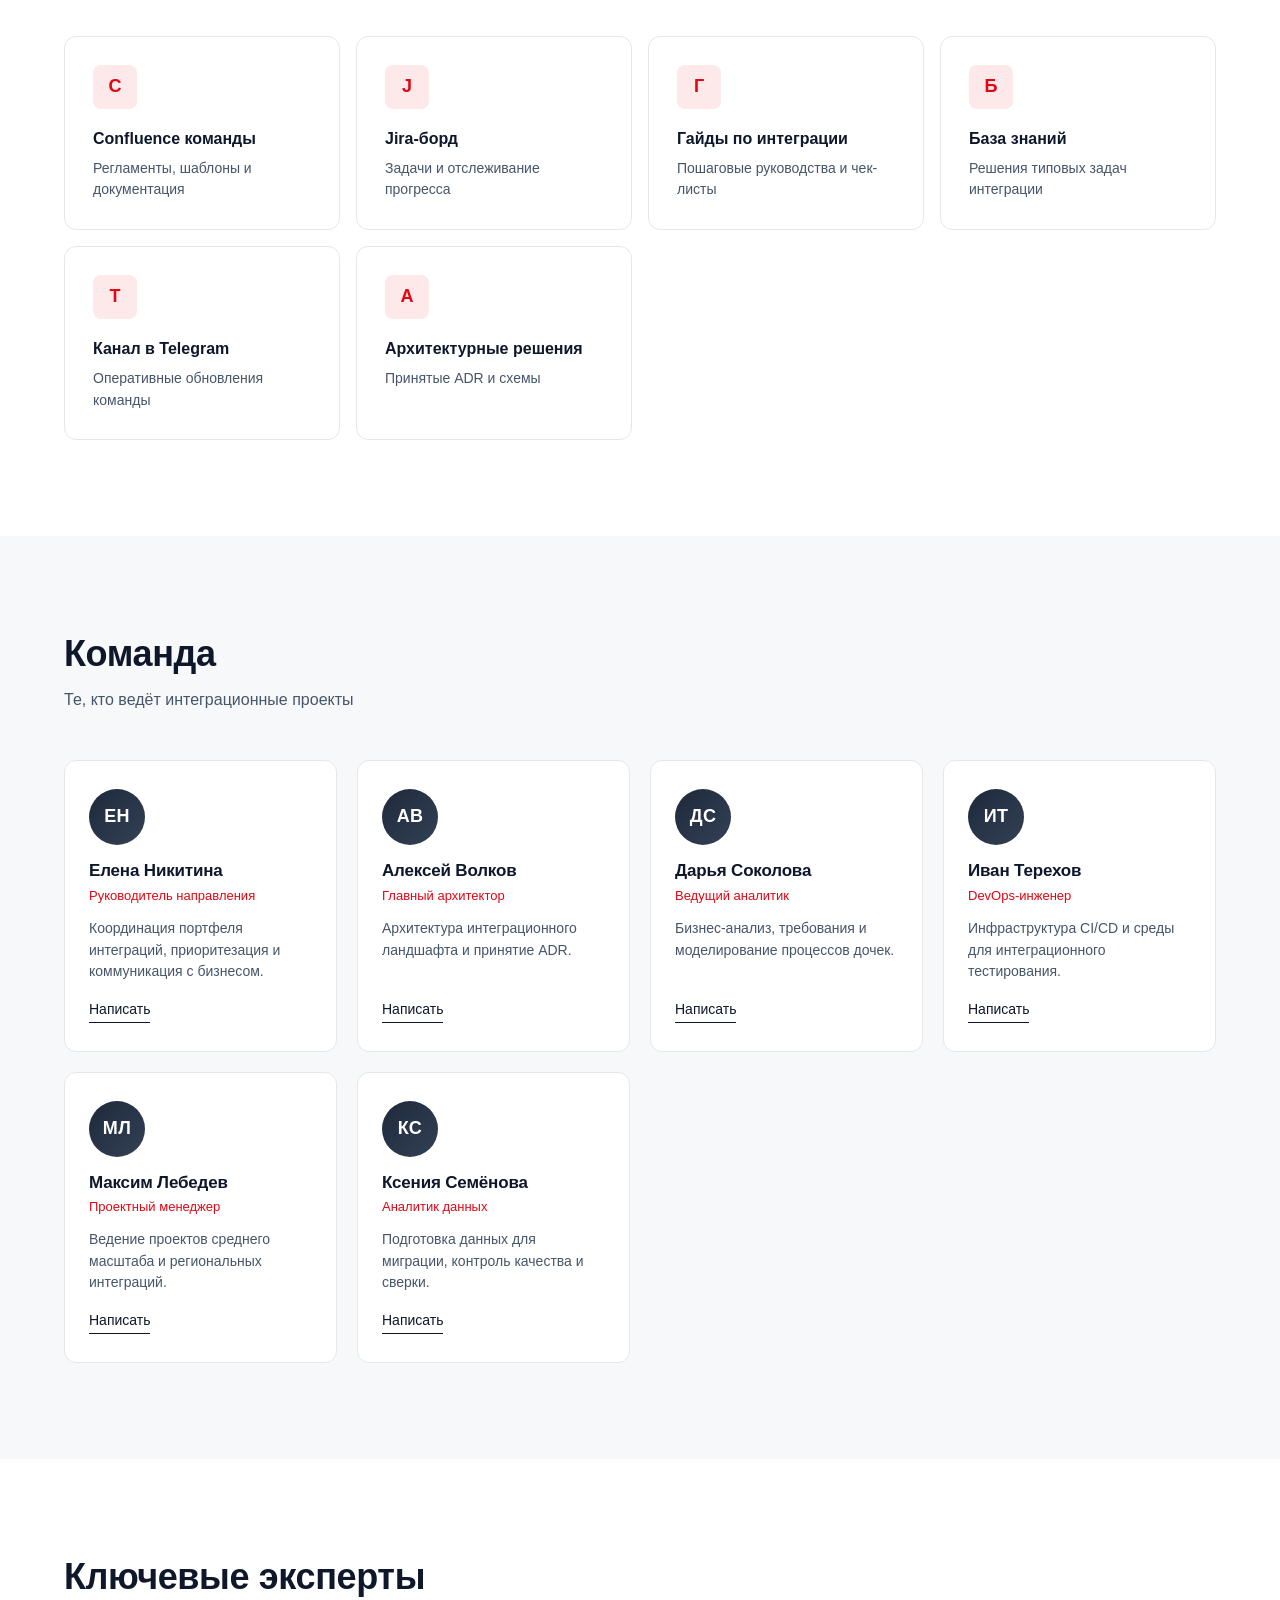
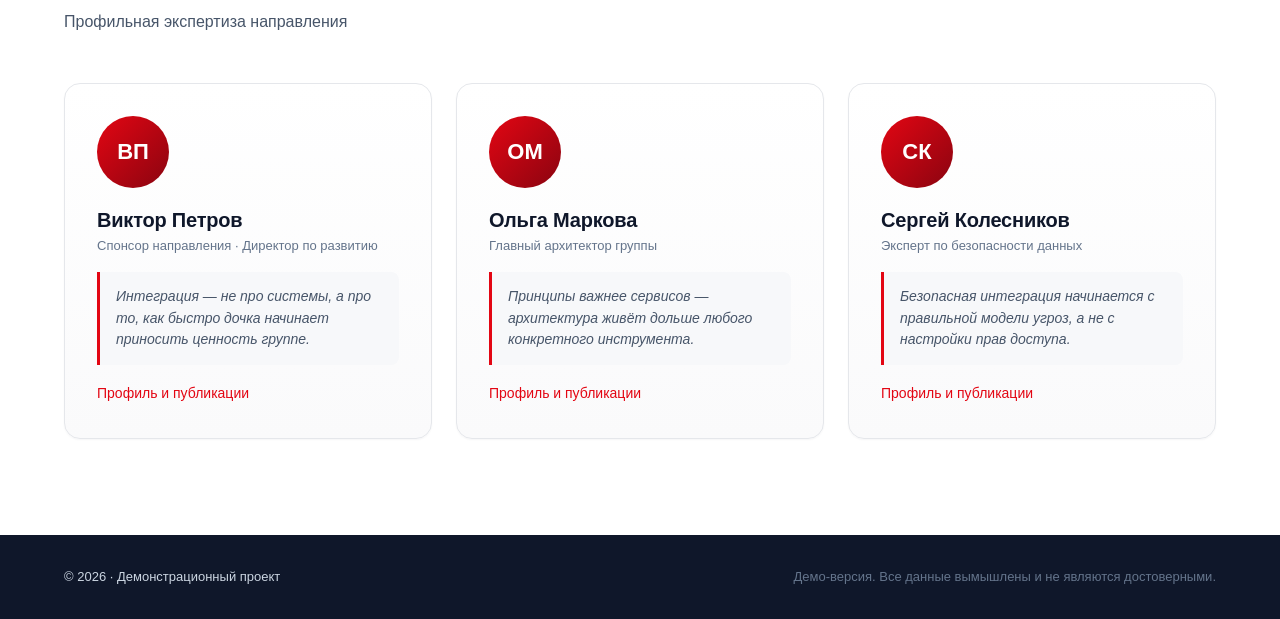
==== commit d495fbd1: "Mark project as demo with disclaimer in footer Co-Authored-By: Claude Opus 4.7 (1M context) <noreply" ====
--- a/index.html
+++ b/index.html
@@ -454,12 +454,12 @@
     <!-- ==========  FOOTER  ========== -->
     <footer class="site-footer">
         <div class="container site-footer__inner">
-            <p class="site-footer__text">© 2026 · Команда интеграции дочерних компаний</p>
-            <p class="site-footer__text site-footer__text--muted">Внутренний ресурс. Доступ только для сотрудников группы.</p>
+            <p class="site-footer__text">© 2026 · Демонстрационный проект</p>
+            <p class="site-footer__text site-footer__text--muted">Демо-версия. Все данные вымышлены и не являются достоверными.</p>
         </div>
     </footer>
 
     <script src="script.js"></script>
-    <script src="widget/widget.js" data-backend-url="https://integration-bot-production.up.railway.app" defer></script>
+    <script src="widget/widget.js" data-backend-url="https://integration-bot.onrender.com" defer></script>
 </body>
 </html>
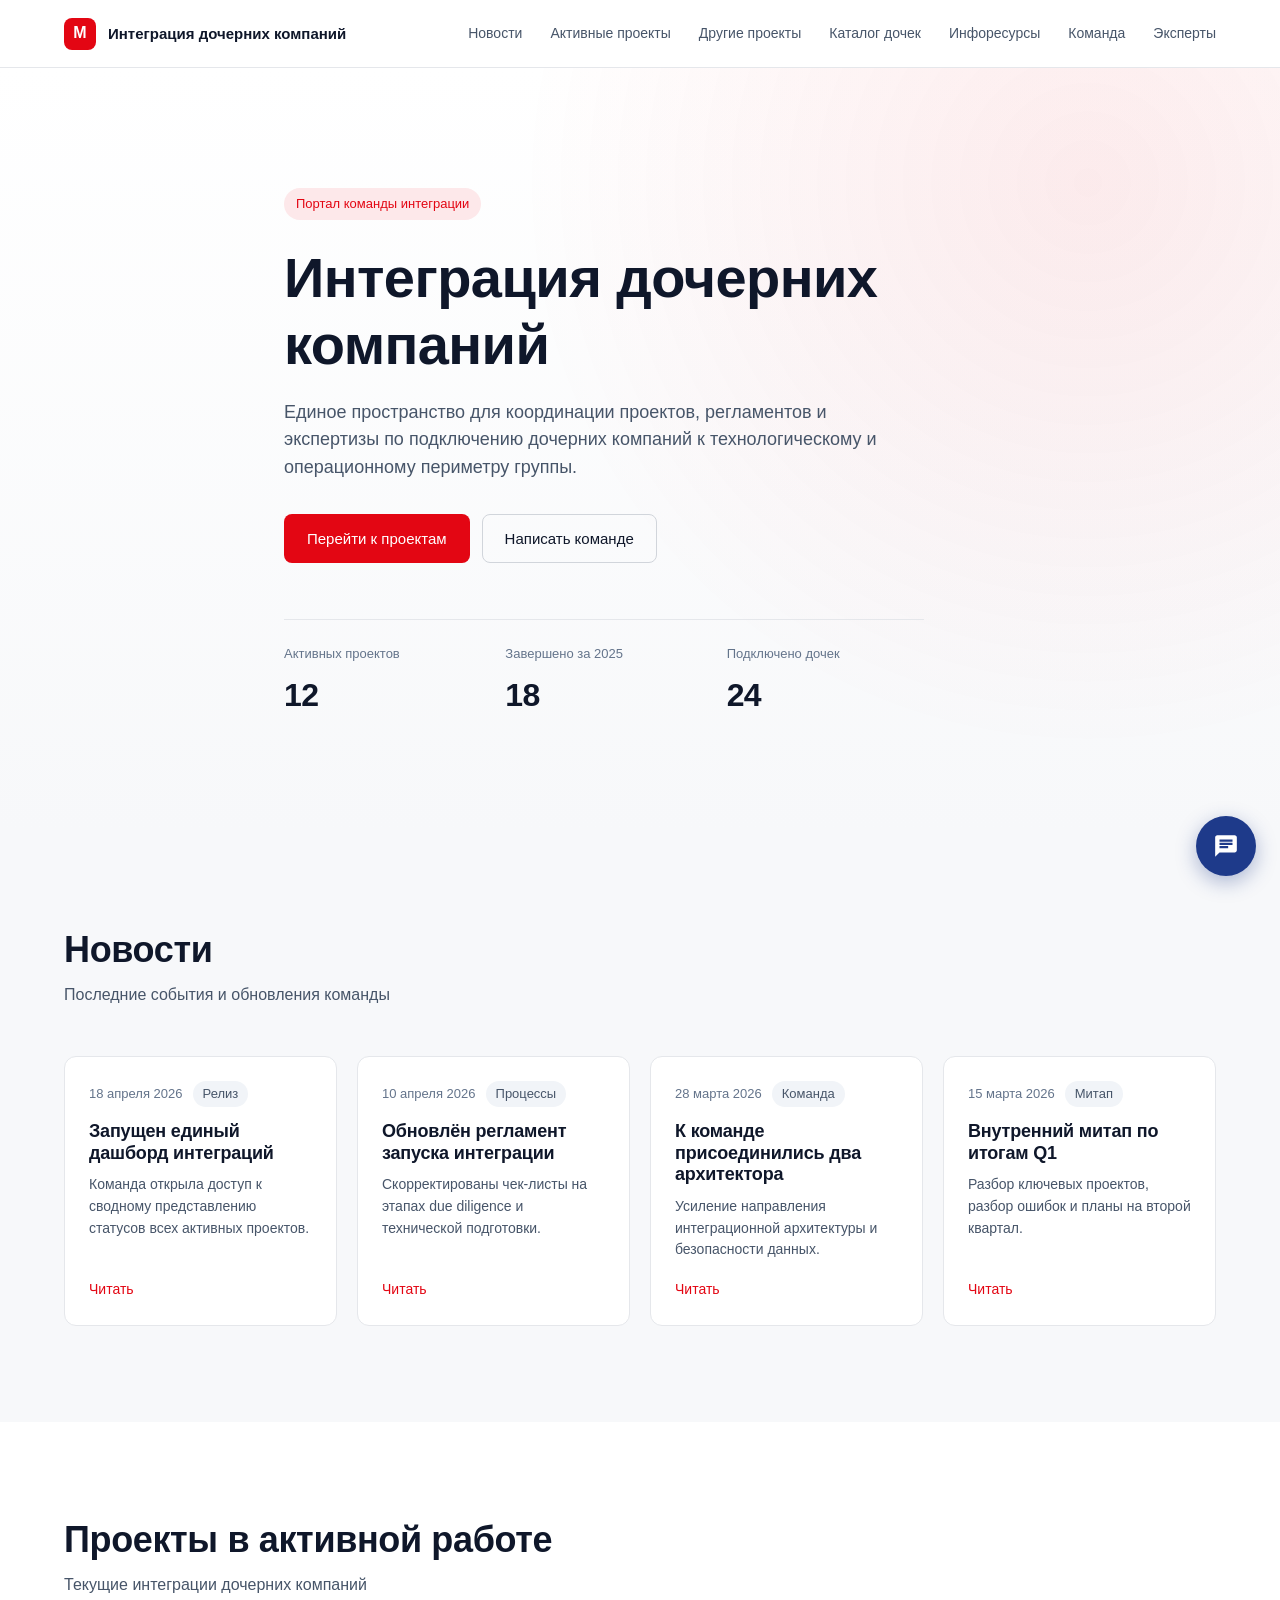
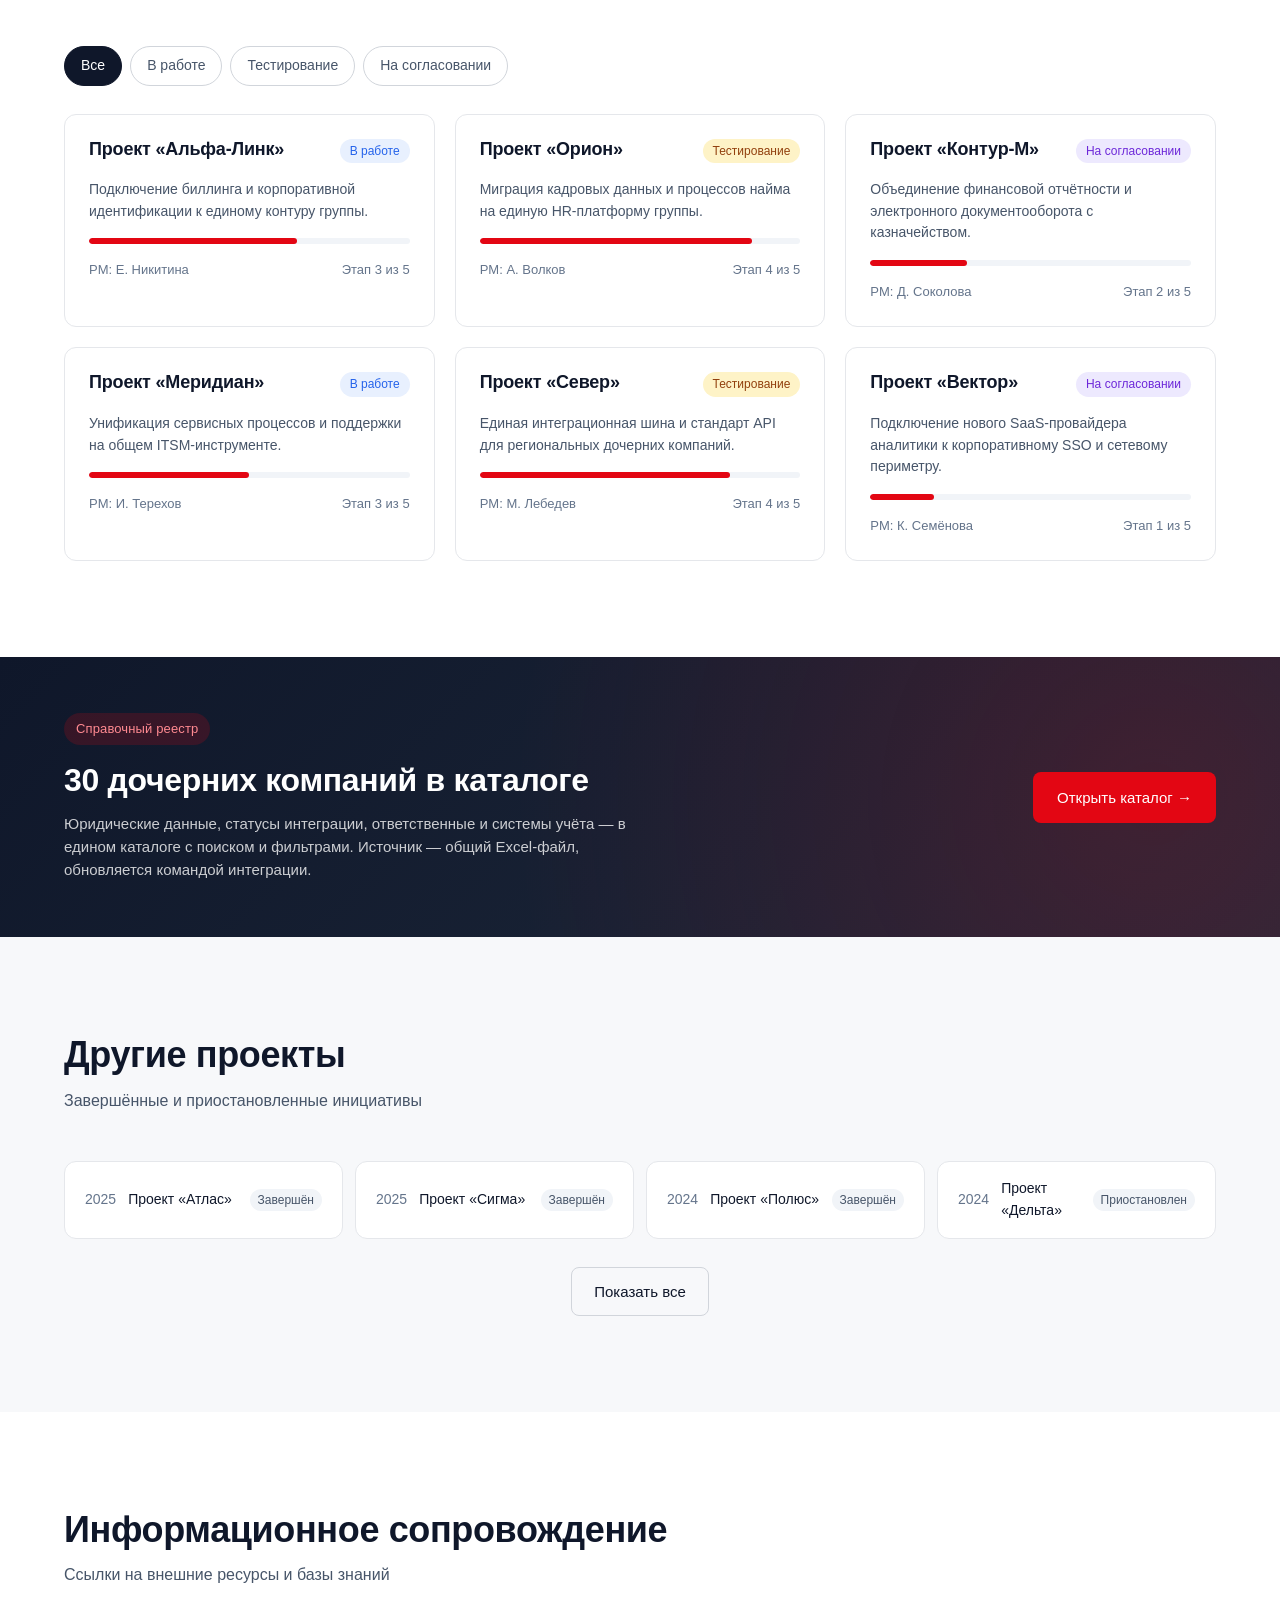
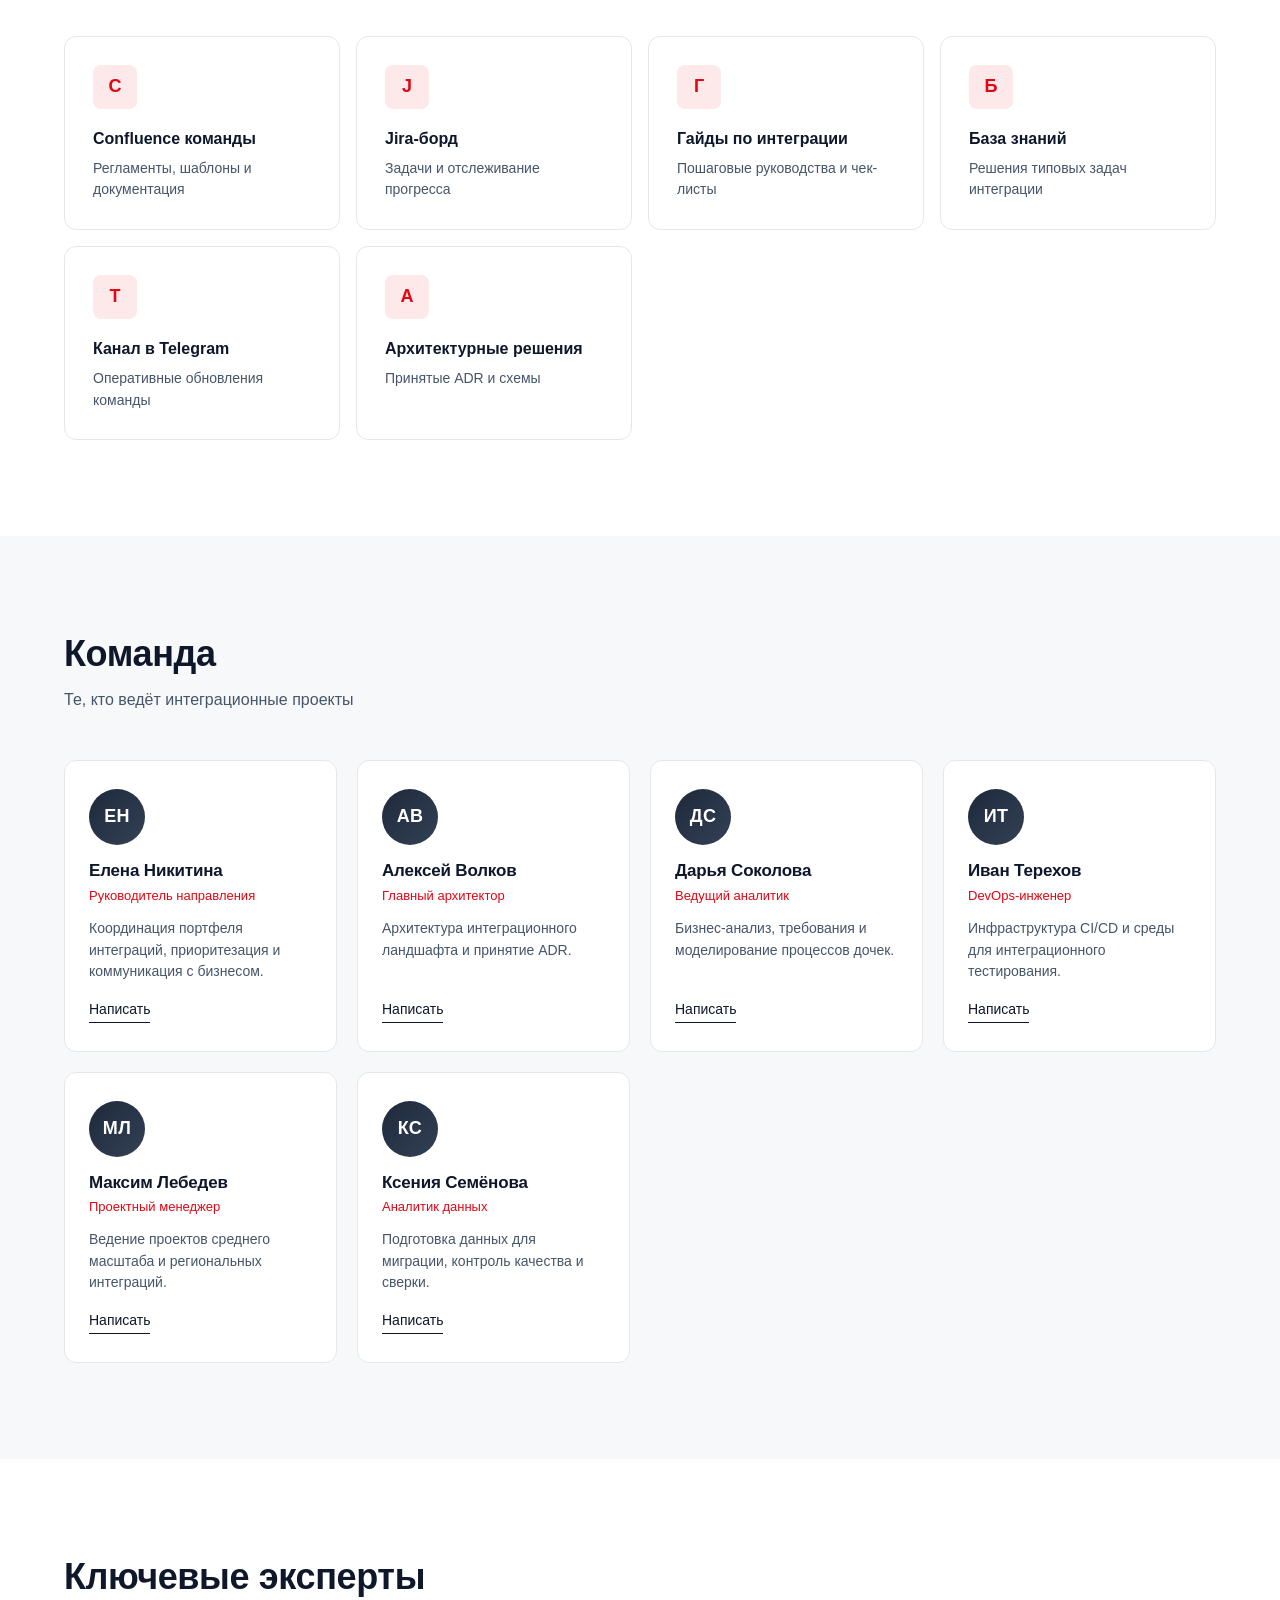
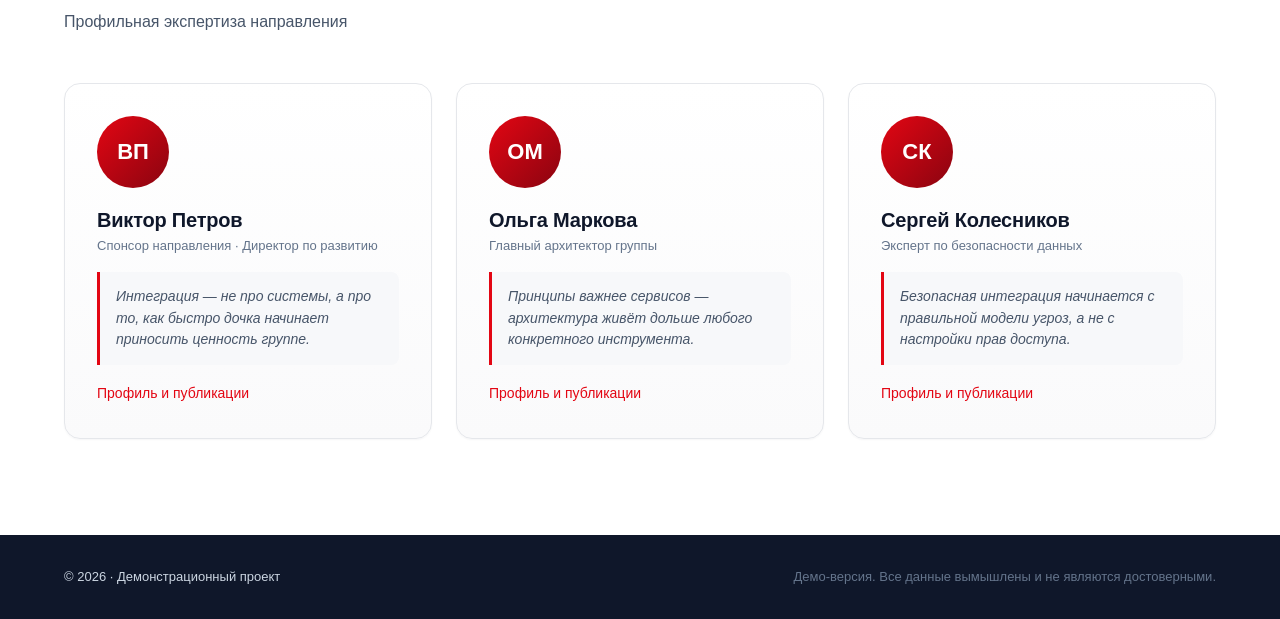
==== commit 1baaa4c6: "Use neutral portal wording in header Co-Authored-By: Claude Opus 4.7 (1M context) <noreply@anthropic" ====
--- a/index.html
+++ b/index.html
@@ -3,8 +3,8 @@
 <head>
     <meta charset="UTF-8">
     <meta name="viewport" content="width=device-width, initial-scale=1.0">
-    <title>Интеграция дочерних компаний — внутренний портал</title>
-    <meta name="description" content="Внутренний портал команды интеграции дочерних компаний">
+    <title>Интеграция дочерних компаний — портал команды</title>
+    <meta name="description" content="Портал команды интеграции дочерних компаний">
     <link rel="stylesheet" href="style.css">
 </head>
 <body>
@@ -42,7 +42,7 @@
         <!-- ==========  1. HERO  ========== -->
         <section id="hero" class="section hero">
             <div class="container hero__inner">
-                <p class="hero__eyebrow">Внутренний портал команды</p>
+                <p class="hero__eyebrow">Портал команды интеграции</p>
                 <h1 class="hero__title">Интеграция дочерних компаний</h1>
                 <p class="hero__subtitle">
                     Единое пространство для координации проектов, регламентов и экспертизы
